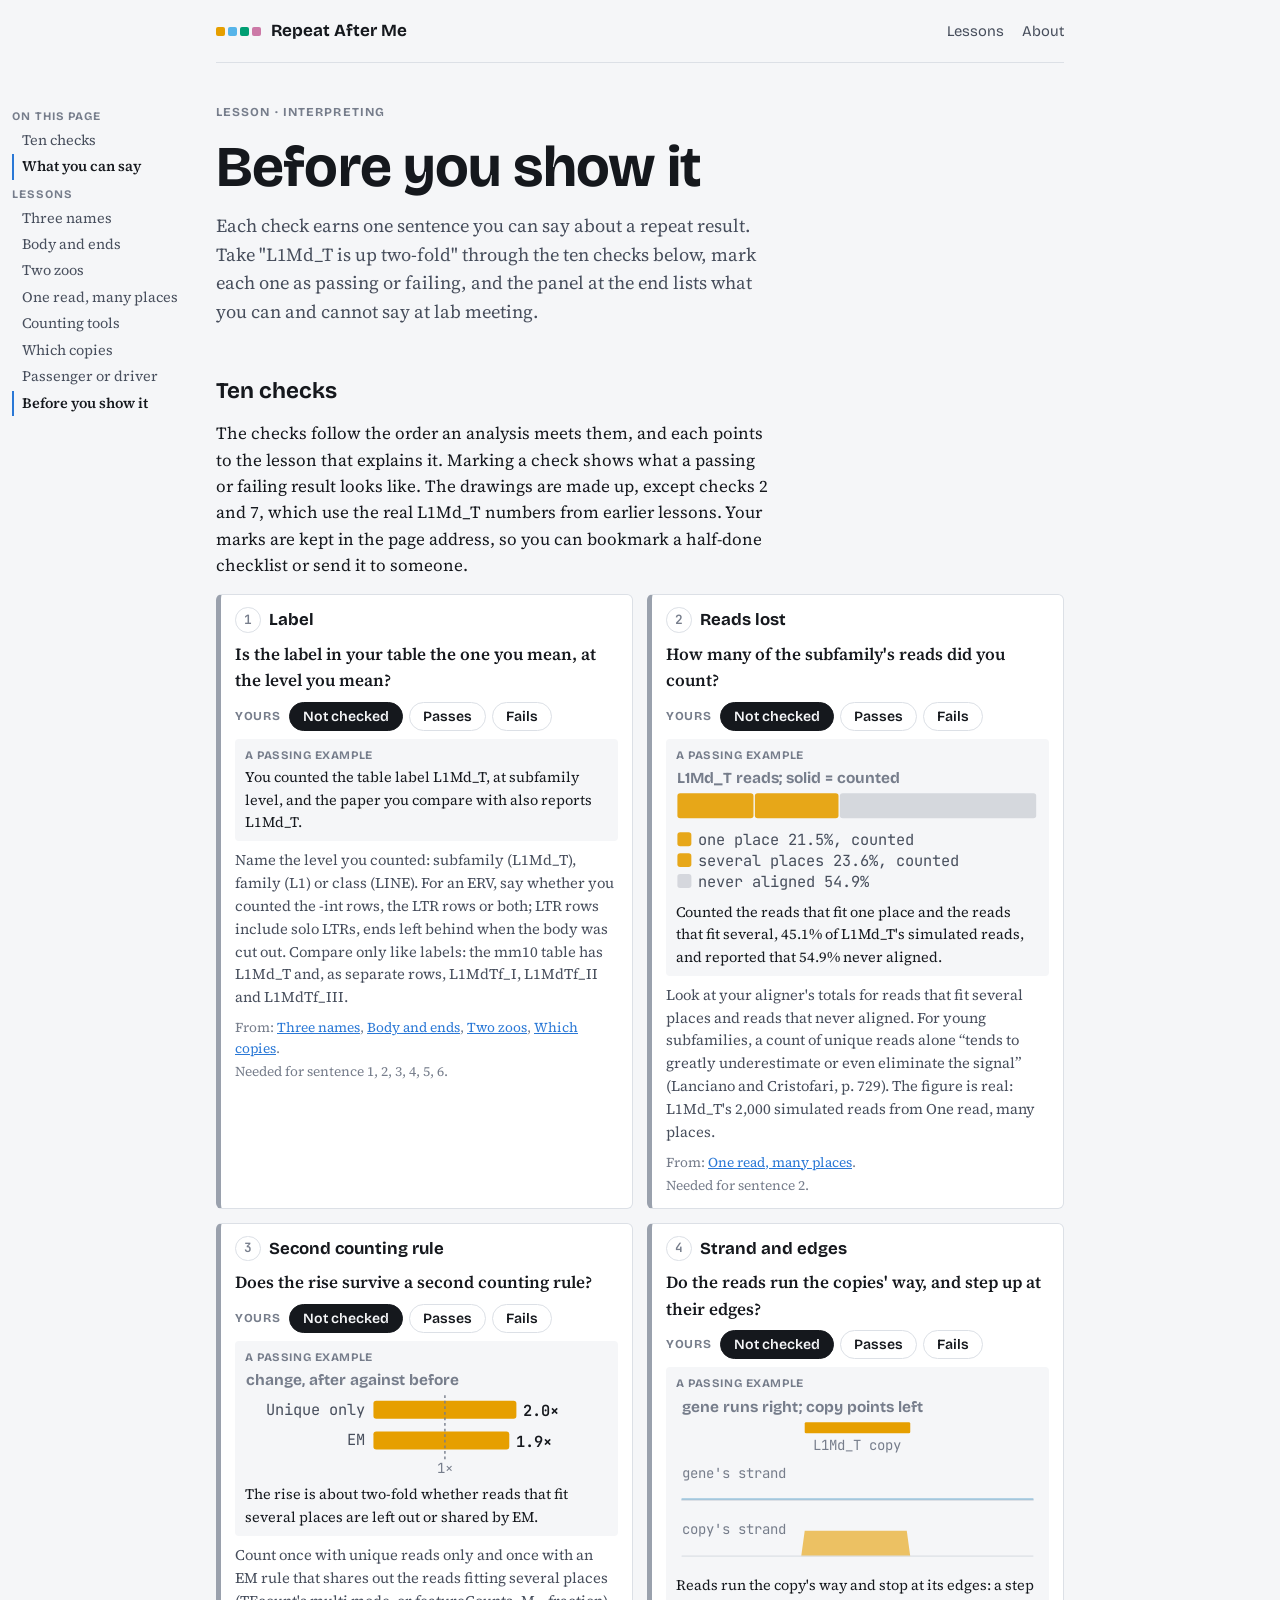
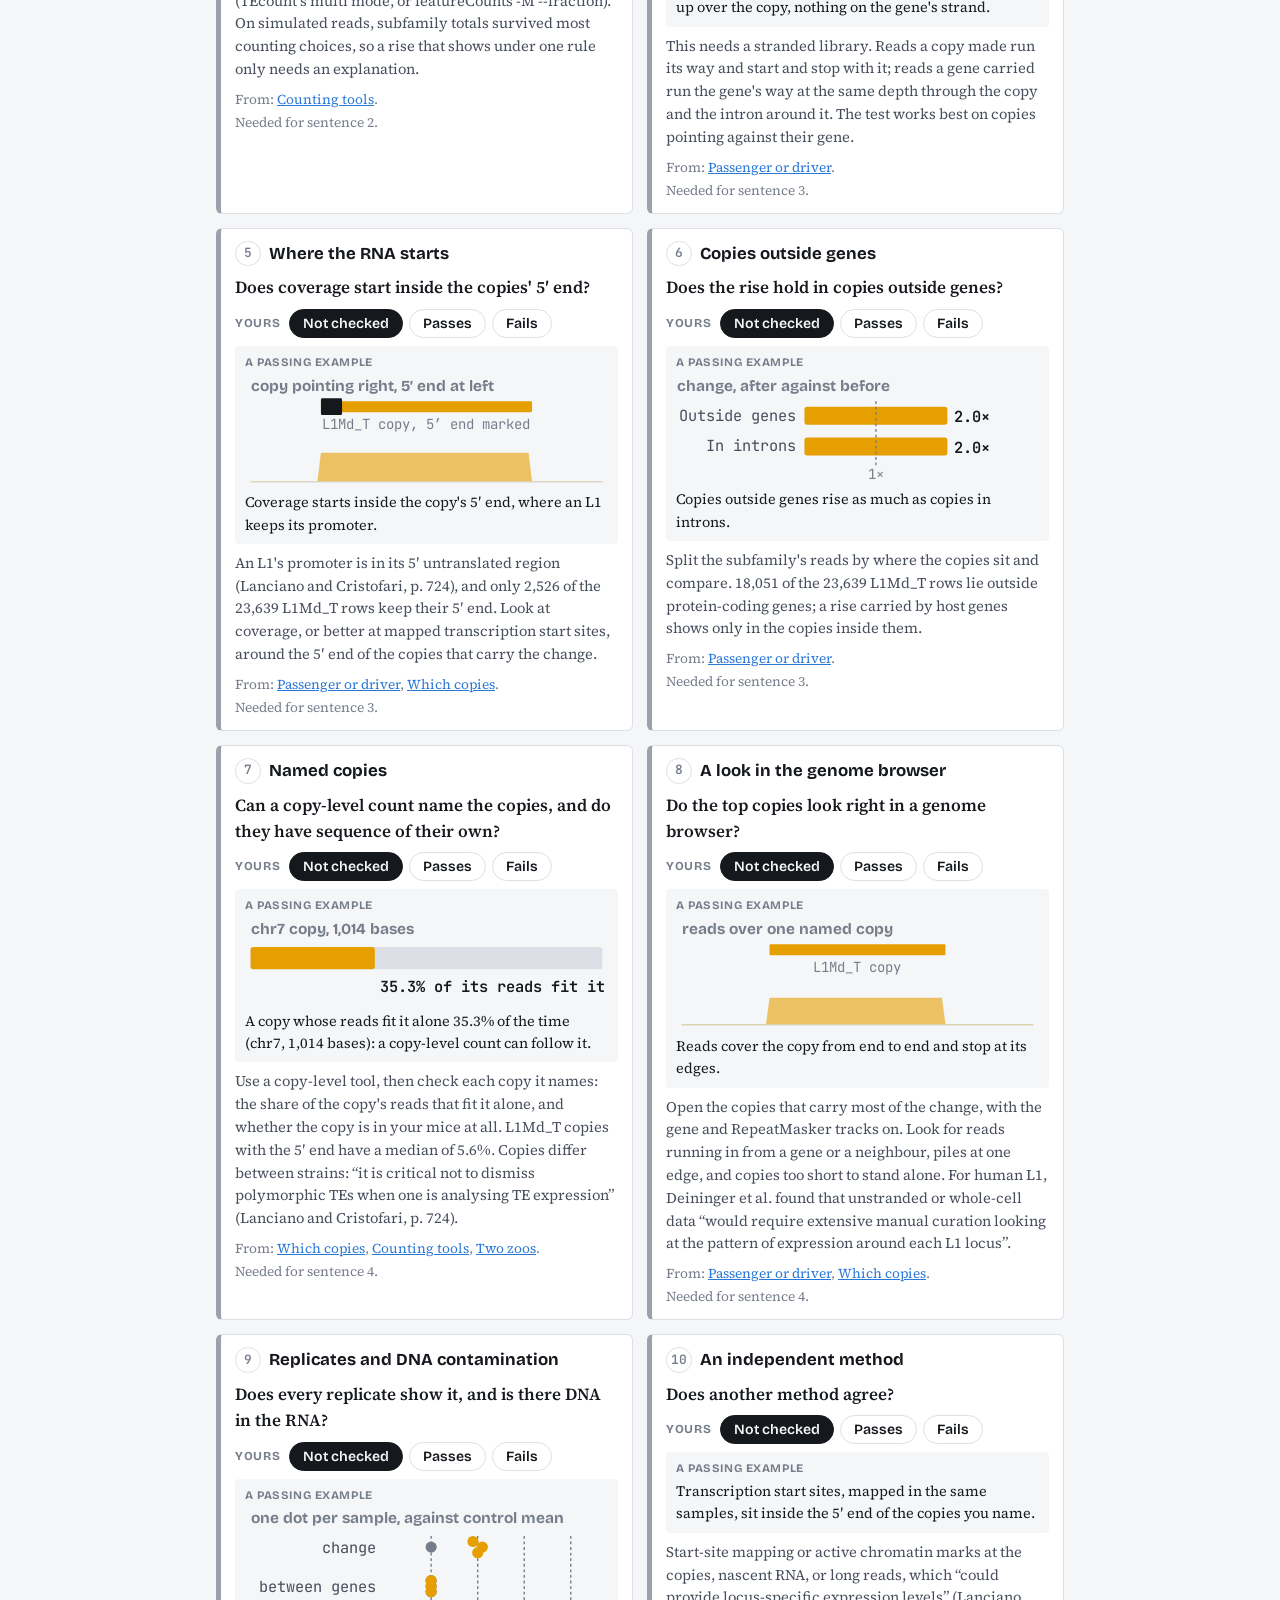
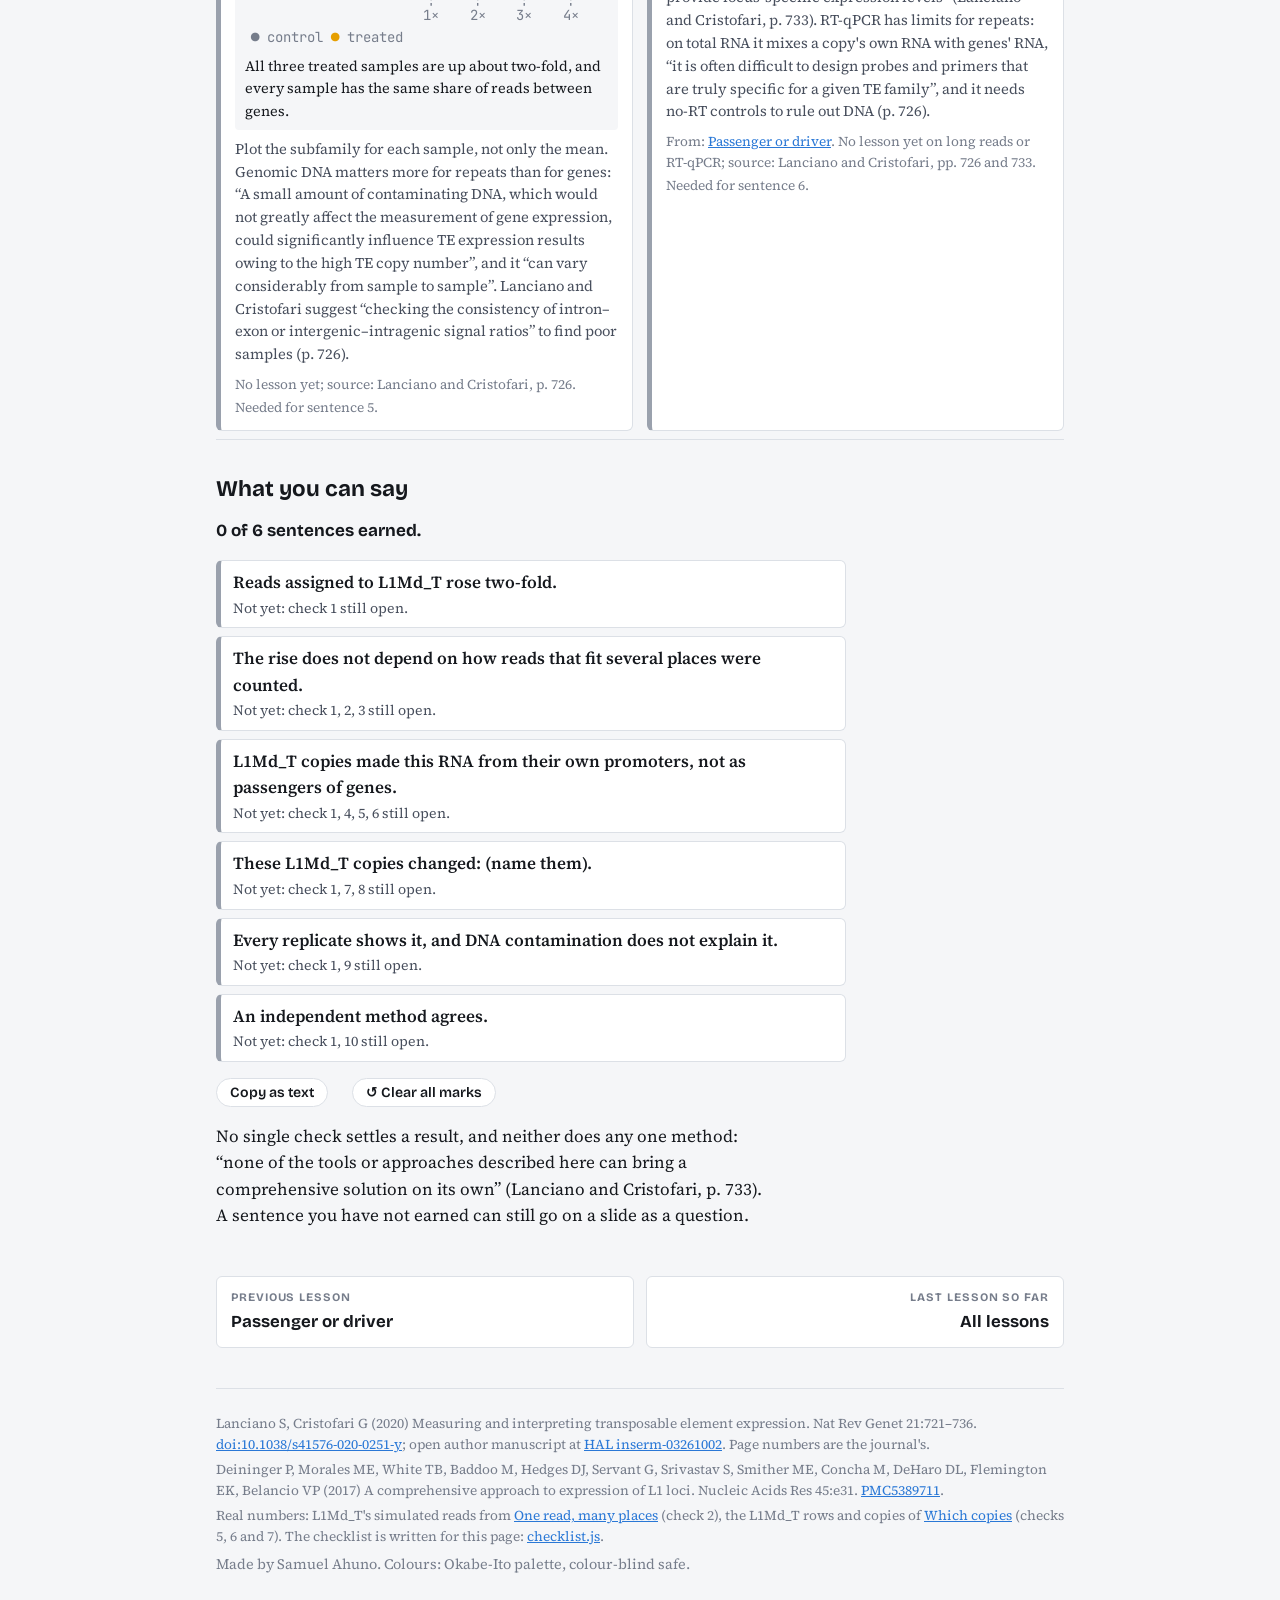
==== checklist.html @ 9d030c74 "Lesson 20: Before you show it (ten checks, sentences earned) New page checklist.html: ten checks for" ====
<!doctype html>
<html lang="en">
<head>
<meta charset="utf-8">
<meta name="viewport" content="width=device-width, initial-scale=1, viewport-fit=cover">
<title>Before You Show It</title>
<meta name="description" content="Ten checks for a repeat result before it goes to lab meeting, each tied to the lesson that explains it. Mark each check and see which sentences about the result you have earned.">
<link rel="preconnect" href="https://fonts.googleapis.com">
<link rel="preconnect" href="https://fonts.gstatic.com" crossorigin>
<link rel="stylesheet" href="https://fonts.googleapis.com/css2?family=Bricolage+Grotesque:opsz,wght@12..96,500;12..96,700&family=Source+Serif+4:ital,opsz,wght@0,8..60,400;0,8..60,600;1,8..60,400&family=JetBrains+Mono:wght@400;600&display=swap">
<link rel="stylesheet" href="assets/site.css?v=513387c1">
<link rel="stylesheet" href="assets/names.css?v=f2e06e5b">
<link rel="stylesheet" href="assets/multimap.css?v=a5e22a4e">
<link rel="stylesheet" href="assets/checklist.css?v=03a842c7">
<script src="assets/checklist.js?v=de8794b4" defer></script>
<script src="assets/lessonnav.js?v=1ed8b412" defer></script>
</head>
<body>
<div class="wrap">

<nav class="nav" aria-label="Site">
  <a class="brand" href="./" aria-label="Repeat After Me, home">
    <span class="dots" aria-hidden="true"><i class="LINE"></i><i class="SINE"></i><i class="LTR"></i><i class="DNA"></i></span>
    Repeat After Me
  </a>
  <ul>
    <li><a href="./#lessons">Lessons</a></li>
    <li><a href="./#about">About</a></li>
  </ul>
</nav>

<header class="lesson">
  <div class="eyebrow">Lesson · Interpreting</div>
  <h1>Before you show it</h1>
  <p class="lede">Each check earns one sentence you can say about a repeat result. Take "L1Md_T is up two-fold" through the ten checks below, mark each one as passing or failing, and the panel at the end lists what you can and cannot say at lab meeting.</p>
</header>

<section id="checks">
  <h2>Ten checks</h2>
  <p>The checks follow the order an analysis meets them, and each points to the lesson that explains it. Marking a check shows what a passing or failing result looks like. The drawings are made up, except checks 2 and 7, which use the real L1Md_T numbers from earlier lessons. Your marks are kept in the page address, so you can bookmark a half-done checklist or send it to someone.</p>
  <div class="cks">
  <article class="ck" data-k="0">
    <h3><span class="cn">1</span>Label</h3>
    <p class="cq">Is the label in your table the one you mean, at the level you mean?</p>
    <div class="seg" role="group" aria-label="Check 1, your result">
      <span class="lab">Yours</span>
      <button type="button" data-m="n">Not checked</button>
      <button type="button" data-m="p">Passes</button>
      <button type="button" data-m="f">Fails</button>
    </div>
    <div class="cfig" aria-live="polite"></div>
    <p class="how">Name the level you counted: subfamily (L1Md_T), family (L1) or class (LINE). For an ERV, say whether you counted the -int rows, the LTR rows or both; LTR rows include solo LTRs, ends left behind when the body was cut out. Compare only like labels: the mm10 table has L1Md_T and, as separate rows, L1MdTf_I, L1MdTf_II and L1MdTf_III.</p>
    <p class="from">From: <a href="names.html">Three names</a>, <a href="ltr.html">Body and ends</a>, <a href="zoos.html">Two zoos</a>, <a href="copies.html">Which copies</a>. <span class="cmark" data-k="0"></span></p>
  </article>
  <article class="ck" data-k="1">
    <h3><span class="cn">2</span>Reads lost</h3>
    <p class="cq">How many of the subfamily's reads did you count?</p>
    <div class="seg" role="group" aria-label="Check 2, your result">
      <span class="lab">Yours</span>
      <button type="button" data-m="n">Not checked</button>
      <button type="button" data-m="p">Passes</button>
      <button type="button" data-m="f">Fails</button>
    </div>
    <div class="cfig" aria-live="polite"></div>
    <p class="how">Look at your aligner's totals for reads that fit several places and reads that never aligned. For young subfamilies, a count of unique reads alone “tends to greatly underestimate or even eliminate the signal” (Lanciano and Cristofari, p. 729). The figure is real: L1Md_T's 2,000 simulated reads from One read, many places.</p>
    <p class="from">From: <a href="multimap.html">One read, many places</a>. <span class="cmark" data-k="1"></span></p>
  </article>
  <article class="ck" data-k="2">
    <h3><span class="cn">3</span>Second counting rule</h3>
    <p class="cq">Does the rise survive a second counting rule?</p>
    <div class="seg" role="group" aria-label="Check 3, your result">
      <span class="lab">Yours</span>
      <button type="button" data-m="n">Not checked</button>
      <button type="button" data-m="p">Passes</button>
      <button type="button" data-m="f">Fails</button>
    </div>
    <div class="cfig" aria-live="polite"></div>
    <p class="how">Count once with unique reads only and once with an EM rule that shares out the reads fitting several places (TEcount's multi mode, or featureCounts -M --fraction). On simulated reads, subfamily totals survived most counting choices, so a rise that shows under one rule only needs an explanation.</p>
    <p class="from">From: <a href="tools.html">Counting tools</a>. <span class="cmark" data-k="2"></span></p>
  </article>
  <article class="ck" data-k="3">
    <h3><span class="cn">4</span>Strand and edges</h3>
    <p class="cq">Do the reads run the copies' way, and step up at their edges?</p>
    <div class="seg" role="group" aria-label="Check 4, your result">
      <span class="lab">Yours</span>
      <button type="button" data-m="n">Not checked</button>
      <button type="button" data-m="p">Passes</button>
      <button type="button" data-m="f">Fails</button>
    </div>
    <div class="cfig" aria-live="polite"></div>
    <p class="how">This needs a stranded library. Reads a copy made run its way and start and stop with it; reads a gene carried run the gene's way at the same depth through the copy and the intron around it. The test works best on copies pointing against their gene.</p>
    <p class="from">From: <a href="passenger.html">Passenger or driver</a>. <span class="cmark" data-k="3"></span></p>
  </article>
  <article class="ck" data-k="4">
    <h3><span class="cn">5</span>Where the RNA starts</h3>
    <p class="cq">Does coverage start inside the copies' 5′ end?</p>
    <div class="seg" role="group" aria-label="Check 5, your result">
      <span class="lab">Yours</span>
      <button type="button" data-m="n">Not checked</button>
      <button type="button" data-m="p">Passes</button>
      <button type="button" data-m="f">Fails</button>
    </div>
    <div class="cfig" aria-live="polite"></div>
    <p class="how">An L1's promoter is in its 5′ untranslated region (Lanciano and Cristofari, p. 724), and only 2,526 of the 23,639 L1Md_T rows keep their 5′ end. Look at coverage, or better at mapped transcription start sites, around the 5′ end of the copies that carry the change.</p>
    <p class="from">From: <a href="passenger.html">Passenger or driver</a>, <a href="copies.html">Which copies</a>. <span class="cmark" data-k="4"></span></p>
  </article>
  <article class="ck" data-k="5">
    <h3><span class="cn">6</span>Copies outside genes</h3>
    <p class="cq">Does the rise hold in copies outside genes?</p>
    <div class="seg" role="group" aria-label="Check 6, your result">
      <span class="lab">Yours</span>
      <button type="button" data-m="n">Not checked</button>
      <button type="button" data-m="p">Passes</button>
      <button type="button" data-m="f">Fails</button>
    </div>
    <div class="cfig" aria-live="polite"></div>
    <p class="how">Split the subfamily's reads by where the copies sit and compare. 18,051 of the 23,639 L1Md_T rows lie outside protein-coding genes; a rise carried by host genes shows only in the copies inside them.</p>
    <p class="from">From: <a href="passenger.html">Passenger or driver</a>. <span class="cmark" data-k="5"></span></p>
  </article>
  <article class="ck" data-k="6">
    <h3><span class="cn">7</span>Named copies</h3>
    <p class="cq">Can a copy-level count name the copies, and do they have sequence of their own?</p>
    <div class="seg" role="group" aria-label="Check 7, your result">
      <span class="lab">Yours</span>
      <button type="button" data-m="n">Not checked</button>
      <button type="button" data-m="p">Passes</button>
      <button type="button" data-m="f">Fails</button>
    </div>
    <div class="cfig" aria-live="polite"></div>
    <p class="how">Use a copy-level tool, then check each copy it names: the share of the copy's reads that fit it alone, and whether the copy is in your mice at all. L1Md_T copies with the 5′ end have a median of 5.6%. Copies differ between strains: “it is critical not to dismiss polymorphic TEs when one is analysing TE expression” (Lanciano and Cristofari, p. 724).</p>
    <p class="from">From: <a href="copies.html">Which copies</a>, <a href="tools.html">Counting tools</a>, <a href="zoos.html">Two zoos</a>. <span class="cmark" data-k="6"></span></p>
  </article>
  <article class="ck" data-k="7">
    <h3><span class="cn">8</span>A look in the genome browser</h3>
    <p class="cq">Do the top copies look right in a genome browser?</p>
    <div class="seg" role="group" aria-label="Check 8, your result">
      <span class="lab">Yours</span>
      <button type="button" data-m="n">Not checked</button>
      <button type="button" data-m="p">Passes</button>
      <button type="button" data-m="f">Fails</button>
    </div>
    <div class="cfig" aria-live="polite"></div>
    <p class="how">Open the copies that carry most of the change, with the gene and RepeatMasker tracks on. Look for reads running in from a gene or a neighbour, piles at one edge, and copies too short to stand alone. For human L1, Deininger et al. found that unstranded or whole-cell data “would require extensive manual curation looking at the pattern of expression around each L1 locus”.</p>
    <p class="from">From: <a href="passenger.html">Passenger or driver</a>, <a href="copies.html">Which copies</a>. <span class="cmark" data-k="7"></span></p>
  </article>
  <article class="ck" data-k="8">
    <h3><span class="cn">9</span>Replicates and DNA contamination</h3>
    <p class="cq">Does every replicate show it, and is there DNA in the RNA?</p>
    <div class="seg" role="group" aria-label="Check 9, your result">
      <span class="lab">Yours</span>
      <button type="button" data-m="n">Not checked</button>
      <button type="button" data-m="p">Passes</button>
      <button type="button" data-m="f">Fails</button>
    </div>
    <div class="cfig" aria-live="polite"></div>
    <p class="how">Plot the subfamily for each sample, not only the mean. Genomic DNA matters more for repeats than for genes: “A small amount of contaminating DNA, which would not greatly affect the measurement of gene expression, could significantly influence TE expression results owing to the high TE copy number”, and it “can vary considerably from sample to sample”. Lanciano and Cristofari suggest “checking the consistency of intron–exon or intergenic–intragenic signal ratios” to find poor samples (p. 726).</p>
    <p class="from">No lesson yet; source: Lanciano and Cristofari, p. 726. <span class="cmark" data-k="8"></span></p>
  </article>
  <article class="ck" data-k="9">
    <h3><span class="cn">10</span>An independent method</h3>
    <p class="cq">Does another method agree?</p>
    <div class="seg" role="group" aria-label="Check 10, your result">
      <span class="lab">Yours</span>
      <button type="button" data-m="n">Not checked</button>
      <button type="button" data-m="p">Passes</button>
      <button type="button" data-m="f">Fails</button>
    </div>
    <div class="cfig" aria-live="polite"></div>
    <p class="how">Start-site mapping or active chromatin marks at the copies, nascent RNA, or long reads, which “could provide locus-specific expression levels” (Lanciano and Cristofari, p. 733). RT-qPCR has limits for repeats: on total RNA it mixes a copy's own RNA with genes' RNA, “it is often difficult to design probes and primers that are truly specific for a given TE family”, and it needs no-RT controls to rule out DNA (p. 726).</p>
    <p class="from">From: <a href="passenger.html">Passenger or driver</a>. No lesson yet on long reads or RT-qPCR; source: Lanciano and Cristofari, pp. 726 and 733. <span class="cmark" data-k="9"></span></p>
  </article>
  </div>
</section>

<section id="say">
  <h2>What you can say</h2>
  <p class="saysum" id="saysum" aria-live="polite"></p>
  <ol class="say" id="saylist"></ol>
  <div class="controls">
    <button type="button" class="reset" id="copytext">Copy as text</button>
    <button type="button" class="reset" id="clearall">↺ Clear all marks</button>
    <span class="copied" id="copied" aria-live="polite"></span>
  </div>
  <pre class="saytext" id="saytext" hidden></pre>
  <p>No single check settles a result, and neither does any one method: “none of the tools or approaches described here can bring a comprehensive solution on its own” (Lanciano and Cristofari, p. 733). A sentence you have not earned can still go on a slide as a question.</p>
</section>

<footer>
  <div class="sources" id="sources">
    <div>Lanciano S, Cristofari G (2020) Measuring and interpreting transposable element expression. Nat Rev Genet 21:721–736. <a href="https://doi.org/10.1038/s41576-020-0251-y">doi:10.1038/s41576-020-0251-y</a>; open author manuscript at <a href="https://inserm.hal.science/inserm-03261002">HAL inserm-03261002</a>. Page numbers are the journal's.</div>
    <div>Deininger P, Morales ME, White TB, Baddoo M, Hedges DJ, Servant G, Srivastav S, Smither ME, Concha M, DeHaro DL, Flemington EK, Belancio VP (2017) A comprehensive approach to expression of L1 loci. Nucleic Acids Res 45:e31. <a href="https://pmc.ncbi.nlm.nih.gov/articles/PMC5389711/">PMC5389711</a>.</div>
    <div>Real numbers: L1Md_T's simulated reads from <a href="multimap.html">One read, many places</a> (check 2), the L1Md_T rows and copies of <a href="copies.html">Which copies</a> (checks 5, 6 and 7). The checklist is written for this page: <a href="assets/checklist.js?v=de8794b4">checklist.js</a>.</div>
  </div>
  <div>Made by Samuel Ahuno. Colours: Okabe-Ito palette, colour-blind safe.</div>
</footer>

</div>
</body>
</html>
---- assets/site.css ----
/* Repeat After Me: shared identity for every page on the site.
   The four class colours are fixed across all lessons (Okabe-Ito, colour-blind safe). */
:root {
  --bg: #f5f6f8; --surface: #ffffff; --ink: #15181d; --ink-2: #474e5c; --muted: #767d8b; --rule: #dce0e6;
  --accent: #2a78d6;
  --LINE: #E69F00; --SINE: #56B4E9; --LTR: #009E73; --DNA: #CC79A7; --notrepeat: #c9ced6;
  --display: "Bricolage Grotesque", "Avenir Next", "Segoe UI", system-ui, sans-serif;
  --body: "Source Serif 4", Georgia, "Times New Roman", serif;
  --mono: "JetBrains Mono", ui-monospace, "SF Mono", Menlo, monospace;
  color-scheme: light;
}
@media (prefers-color-scheme: dark) { :root:not([data-theme="light"]) {
  --bg: #111317; --surface: #191c21; --ink: #eef0f3; --ink-2: #b7bdc8; --muted: #878e9b; --rule: #2c3139;
  --accent: #3987e5; --notrepeat: #3a4049; color-scheme: dark; } }
:root[data-theme="dark"] {
  --bg: #111317; --surface: #191c21; --ink: #eef0f3; --ink-2: #b7bdc8; --muted: #878e9b; --rule: #2c3139;
  --accent: #3987e5; --notrepeat: #3a4049; color-scheme: dark; }

* { box-sizing: border-box; }
html { scroll-behavior: smooth; }
body { margin: 0; background: var(--bg); color: var(--ink); font-family: var(--body); font-size: 17px; line-height: 1.55; }
.wrap { max-width: 880px; margin: 0 auto; padding: 0 max(16px, env(safe-area-inset-left, 0px)) 72px; }
h1, h2, h3 { font-family: var(--display); line-height: 1.15; margin: 0; text-wrap: balance; }
h1 { font-size: clamp(2.2rem, 7vw, 3.6rem); font-weight: 700; letter-spacing: -0.015em; }
h2 { font-size: 1.4rem; font-weight: 700; }
p { margin: 0; max-width: 62ch; }
a { color: var(--accent); }
.eyebrow { font-family: var(--display); font-size: 0.76rem; font-weight: 700; letter-spacing: 0.09em; text-transform: uppercase; color: var(--muted); }
.lede { font-size: 1.15rem; color: var(--ink-2); }
.muted { color: var(--muted); }
.mono { font-family: var(--mono); font-size: 0.85em; }

/* Site navigation, the same on every page. Links are relative because the site lives under /RepeatAfterMe/. */
.nav { display: flex; align-items: center; justify-content: space-between; gap: 16px; padding: 18px 0; border-bottom: 1px solid var(--rule); }
.nav .brand { font-family: var(--display); font-weight: 700; text-decoration: none; color: var(--ink); display: inline-flex; align-items: center; gap: 10px; }
.nav .brand .dots { display: inline-flex; gap: 3px; }
.nav .brand .dots i { width: 9px; height: 9px; border-radius: 2px; display: block; }
.nav ul { list-style: none; margin: 0; padding: 0; display: flex; gap: 18px; font-family: var(--display); font-size: 0.92rem; }
.nav ul a { color: var(--ink-2); text-decoration: none; }
.nav ul a:hover { color: var(--ink); text-decoration: underline; }

section { padding: 36px 0 8px; display: flex; flex-direction: column; gap: 16px; }
section + section { border-top: 1px solid var(--rule); }
footer { margin-top: 40px; padding-top: 24px; border-top: 1px solid var(--rule); font-size: 0.9rem; color: var(--muted); display: flex; flex-direction: column; gap: 6px; }

/* Class swatches */
.sw { display: inline-block; width: 12px; height: 12px; border-radius: 3px; vertical-align: -1px; margin-right: 8px; }
.LINE { background: var(--LINE); } .SINE { background: var(--SINE); } .LTR { background: var(--LTR); } .DNA { background: var(--DNA); } .notrepeat { background: var(--notrepeat); }

@media (prefers-reduced-motion: reduce) { html { scroll-behavior: auto; } * { animation: none !important; transition: none !important; } }

/* Lesson navigation (assets/lessonnav.js): side menu and previous/next lesson links */
section[id] { scroll-margin-top: 16px; }
.lnav details { background: var(--surface); border: 1px solid var(--rule); border-radius: 6px; padding: 8px 12px; margin-top: 4px; }
.lnav summary { font-family: var(--display); font-weight: 700; font-size: 0.88rem; color: var(--ink-2); cursor: pointer; }
.lnav-body { padding-top: 6px; }
.lnav-h { font-family: var(--display); font-size: 0.72rem; font-weight: 700; letter-spacing: 0.08em; text-transform: uppercase; color: var(--muted); margin: 6px 0 2px; }
.lnav ol { list-style: none; margin: 0 0 6px; padding: 0; display: flex; flex-direction: column; gap: 1px; }
.lnav a { display: block; padding: 3px 8px; border-left: 2px solid transparent; border-radius: 0 4px 4px 0; color: var(--ink-2); text-decoration: none; font-size: 0.9rem; line-height: 1.35; }
.lnav a:hover { color: var(--ink); background: color-mix(in srgb, var(--ink) 5%, transparent); }
.lnav a.on, .lnav a[aria-current="page"] { color: var(--ink); border-left-color: var(--accent); font-weight: 600; }
@media (min-width: 1280px) {
  .lnav { position: fixed; top: 96px; left: max(12px, calc(50% - 440px - 200px)); width: 184px; max-height: calc(100vh - 120px); overflow-y: auto; z-index: 5; }
  .lnav details { background: transparent; border: 0; padding: 0; margin: 0; }
  .lnav summary { display: none; }
}
.lpager { display: grid; grid-template-columns: 1fr 1fr; gap: 12px; margin-top: 40px; }
.lpager a { display: flex; flex-direction: column; gap: 2px; background: var(--surface); border: 1px solid var(--rule); border-radius: 6px; padding: 12px 14px; color: var(--ink); text-decoration: none; }
.lpager a:hover { border-color: var(--ink-2); }
.lpager a span { font-family: var(--display); font-size: 0.72rem; font-weight: 700; letter-spacing: 0.08em; text-transform: uppercase; color: var(--muted); }
.lpager a b { font-family: var(--display); font-size: 1.05rem; }
.lpager .next { grid-column: 2; text-align: right; }
@media (max-width: 520px) { .lpager { grid-template-columns: 1fr; } .lpager .next { grid-column: 1; } }
---- assets/names.css ----
/* Repeat After Me: the "Three names" lesson. Needs site.css. */
:root { --genome: #e4e7ec; --genome-2: #d2d6dd; --otherrep: #a3a9b3; --ink-on-col: #15181d; }
@media (prefers-color-scheme: dark) { :root:not([data-theme="light"]) { --genome: #2a2f37; --genome-2: #353b45; --otherrep: #59606b; } }
:root[data-theme="dark"] { --genome: #2a2f37; --genome-2: #353b45; --otherrep: #59606b; }

header.lesson { padding: 40px 0 16px; display: flex; flex-direction: column; gap: 12px; }

/* One raw RepeatMasker row */
.rawwrap { overflow-x: auto; background: var(--surface); border: 1px solid var(--rule); border-radius: 6px; }
table.raw { border-collapse: collapse; font-family: var(--mono); font-size: 0.8rem; white-space: nowrap; }
table.raw th, table.raw td { padding: 6px 10px; text-align: left; border-bottom: 1px solid var(--rule); }
table.raw th { color: var(--muted); font-weight: 400; }
table.raw td { color: var(--muted); }
table.raw tr.lvl td { border-bottom: 0; font-family: var(--display); font-size: 0.72rem; letter-spacing: 0.06em; text-transform: uppercase; color: var(--muted); }
table.raw .nm { color: var(--ink); }
table.raw button { font: 600 0.82rem var(--mono); color: var(--ink-on-col); background: var(--c, var(--genome)); border: 2px solid transparent; border-radius: 4px; padding: 3px 8px; cursor: pointer; }
table.raw button:hover { border-color: var(--ink); }
table.raw button[aria-pressed="true"] { border-color: var(--ink); box-shadow: 0 0 0 2px var(--surface) inset; }

/* Controls */
.controls { display: flex; flex-wrap: wrap; gap: 10px 24px; align-items: center; }
.seg { display: inline-flex; gap: 6px; align-items: center; flex-wrap: wrap; }
.seg .lab { font-family: var(--display); font-size: 0.76rem; font-weight: 700; letter-spacing: 0.06em; text-transform: uppercase; color: var(--muted); margin-right: 2px; }
.lesson-btn, .seg button, .crumbs button, .flags button { font: 600 0.88rem var(--display); color: var(--ink); background: var(--surface); border: 1px solid var(--rule); border-radius: 999px; padding: 5px 13px; cursor: pointer; }
.controls .reset { font: 600 0.88rem var(--display); color: var(--ink); background: var(--surface); border: 1px solid var(--rule); border-radius: 999px; padding: 5px 13px; cursor: pointer; }
.controls .reset:hover, .seg button:hover, .crumbs button:hover, .flags button:hover { border-color: var(--ink-2); }
.seg button[aria-pressed="true"] { background: var(--ink); color: var(--bg); border-color: var(--ink); }
button:focus-visible, [tabindex]:focus-visible, input:focus-visible { outline: 2px solid var(--accent); outline-offset: 2px; }

.crumbs { display: flex; flex-wrap: wrap; gap: 4px; align-items: center; font-family: var(--mono); font-size: 0.85rem; min-height: 32px; }
.crumbs button { font-family: var(--mono); font-weight: 400; font-size: 0.82rem; padding: 3px 10px; }
.crumbs .sep { color: var(--muted); }
.crumbs .here { font-weight: 600; padding: 3px 4px; }

/* The icicle */
figure.ice { margin: 0; display: flex; flex-direction: column; gap: 12px; }
.icebox { background: var(--surface); border: 1px solid var(--rule); border-radius: 6px; padding: 10px; }
svg.ice { display: block; width: 100%; overflow: visible; }
svg.ice text { font-family: var(--mono); font-size: 12px; pointer-events: none; }
svg.ice text.rowlab { font-family: var(--display); font-size: 11px; font-weight: 700; letter-spacing: 0.07em; fill: var(--muted); }
svg.ice text.rowlab.on { fill: var(--accent); }
svg.ice [data-p] { cursor: pointer; }
svg.ice rect.box { stroke: var(--surface); stroke-width: 1; }
svg.ice rect.thin { stroke: none; }
svg.ice rect.run { stroke: none; fill-opacity: 0.45; }
svg.ice [data-run] { cursor: zoom-in; }
svg.ice rect.nr { fill: var(--surface); stroke: var(--muted); stroke-dasharray: 3 3; }
svg.ice rect.sel { fill: none; stroke: var(--ink); stroke-width: 2.5; pointer-events: none; }
svg.ice g.dim { opacity: 0.28; }
svg.ice [data-chr] { cursor: pointer; }
svg.ice g.off { opacity: 0.4; }
svg.ice g.dim g.off { opacity: 1; } /* the row is already dimmed; do not multiply the two */
svg.ice polygon.funnel { fill: var(--genome-2); opacity: 0.55; pointer-events: none; }
.controls select { font: 0.9rem var(--mono); color: var(--ink); background: var(--surface); border: 1px solid var(--rule); border-radius: 6px; padding: 5px 8px; max-width: 100%; }
figcaption, .foot { font-size: 0.9rem; color: var(--ink-2); max-width: 75ch; }

/* Detail panel */
.panel { background: var(--surface); border: 1px solid var(--rule); border-radius: 6px; padding: 14px 16px; display: flex; flex-direction: column; gap: 10px; font-size: 0.95rem; }
.panel .path { font-family: var(--mono); font-size: 0.85rem; color: var(--muted); overflow-wrap: anywhere; }
.panel .path b { color: var(--ink); font-weight: 600; }
table.cmp { border-collapse: collapse; font-size: 0.92rem; width: 100%; max-width: 520px; }
table.cmp th, table.cmp td { padding: 4px 10px 4px 0; text-align: left; border-bottom: 1px solid var(--rule); vertical-align: top; }
table.cmp thead th { font-family: var(--display); font-size: 0.78rem; letter-spacing: 0.05em; text-transform: uppercase; color: var(--muted); }
table.cmp td { font-family: var(--mono); font-size: 0.85rem; font-variant-numeric: tabular-nums; }
table.cmp td.cur { font-weight: 600; }
table.cmp td.none { font-family: var(--body); color: var(--muted); font-style: italic; }
.note { font-size: 0.93rem; color: var(--ink-2); border-left: 3px solid var(--accent); padding-left: 10px; }
.note:empty { display: none; }

.flags { display: flex; flex-wrap: wrap; gap: 8px; }
.flags button[aria-pressed="true"] { border-color: var(--accent); box-shadow: 0 0 0 1px var(--accent) inset; }

/* Double-counting toy */
table.toy { border-collapse: collapse; font-size: 0.95rem; }
table.toy td, table.toy th { padding: 5px 16px 5px 0; border-bottom: 1px solid var(--rule); text-align: left; }
table.toy td.r, table.toy th.r { text-align: right; font-family: var(--mono); font-variant-numeric: tabular-nums; }
table.toy th { font-family: var(--display); font-size: 0.78rem; letter-spacing: 0.05em; text-transform: uppercase; color: var(--muted); }
table.toy .ind1 { padding-left: 18px; } table.toy .ind2 { padding-left: 36px; }
.toysum { font-size: 1rem; }
.toysum b { font-family: var(--mono); }
.toysum .bad { color: #b4462b; } .toysum .ok { color: #1f7a4d; }
@media (prefers-color-scheme: dark) { :root:not([data-theme="light"]) .toysum .bad { color: #e8805f; } :root:not([data-theme="light"]) .toysum .ok { color: #5fcf94; } }
:root[data-theme="dark"] .toysum .bad { color: #e8805f; } :root[data-theme="dark"] .toysum .ok { color: #5fcf94; }

.sources { font-size: 0.85rem; color: var(--muted); display: flex; flex-direction: column; gap: 4px; }
.sources .mono { overflow-wrap: anywhere; }
---- assets/multimap.css ----
/* Repeat After Me: "One read, many places" lesson. Builds on site.css and names.css. */
.mm-controls { display: grid; grid-template-columns: 1fr; gap: 10px; max-width: 620px; }
.mm-range { display: grid; grid-template-columns: 7.5rem 1fr 7.5rem; align-items: center; gap: 10px; }
.mm-range .lab { font-family: var(--display); font-size: 0.76rem; font-weight: 700; letter-spacing: 0.06em; text-transform: uppercase; color: var(--muted); }
.mm-range input[type=range] { width: 100%; min-width: 0; accent-color: var(--accent); height: 28px; }
.mm-range output { font-family: var(--mono); font-size: 0.85rem; color: var(--ink); }
@media (max-width: 520px) { .mm-range { grid-template-columns: 1fr auto; } .mm-range input[type=range] { grid-column: 1 / -1; grid-row: 2; } }
.presets button[aria-pressed="true"] { background: var(--ink); color: var(--bg); border-color: var(--ink); }

svg#copies rect.band { fill: var(--accent); fill-opacity: 0.1; stroke: var(--accent); stroke-width: 1; }
svg#copies rect.read { fill: var(--accent); }
svg#copies rect.copy { fill: var(--rule); }
svg#copies rect.tick { fill: var(--ink-2); opacity: 0.55; }
svg#copies rect.tick.in { fill: var(--ink); opacity: 1; }
svg#copies text.num { font-size: 10px; fill: var(--muted); }
svg#copies g.fit text.num { fill: var(--ink); font-weight: 600; }
svg#copies text.fitlab { font-family: var(--display); font-size: 11px; font-weight: 700; fill: var(--ink); }

.verdict { font-size: 1rem; padding: 10px 14px; border-radius: 6px; border: 1px solid var(--rule); background: var(--surface); border-left-width: 5px; }
.verdict.unique { border-left-color: var(--mm-unique); }
.verdict.multi { border-left-color: var(--mm-multi); }
.verdict.drop { border-left-color: var(--mm-drop); }

:root { --mm-unique: #2a78d6; --mm-multi: #9fc0ea; --mm-drop: #6b7280; }
@media (prefers-color-scheme: dark) { :root:not([data-theme="light"]) { --mm-unique: #3987e5; --mm-multi: #29486e; --mm-drop: #9aa1ad; } }
:root[data-theme="dark"] { --mm-unique: #3987e5; --mm-multi: #29486e; --mm-drop: #9aa1ad; }
.sweep { display: flex; flex-direction: column; gap: 6px; }
.sweeplab { font-family: var(--display); font-size: 0.8rem; font-weight: 700; letter-spacing: 0.04em; color: var(--muted); }
.sweep .bar { display: flex; height: 18px; border-radius: 4px; overflow: hidden; background: var(--rule); }
.s.unique { background: var(--mm-unique); } .s.multi { background: var(--mm-multi); } .s.drop { background: repeating-linear-gradient(45deg, var(--mm-drop) 0 3px, transparent 3px 6px); }
.sweep .bar .s { display: block; height: 100%; }
.legend { display: flex; flex-wrap: wrap; gap: 4px 18px; font-size: 0.88rem; color: var(--ink-2); }
.legend i { display: inline-block; width: 12px; height: 12px; border-radius: 3px; vertical-align: -1px; margin-right: 6px; }

.rulestable td:nth-child(3) { white-space: nowrap; }
.rulestable tr.on td { background: color-mix(in srgb, var(--accent) 12%, transparent); font-weight: 600; }
.rulestable { max-width: 760px; }
.fixlist { margin: 0; padding-left: 1.3rem; display: flex; flex-direction: column; gap: 10px; max-width: 66ch; }

/* Real-data scatter and bars */
svg#scatter line.grid { stroke: var(--rule); }
svg#scatter text.ax { font-size: 10px; fill: var(--muted); }
svg#scatter text.axt { font-family: var(--display); font-size: 11px; font-weight: 700; fill: var(--muted); }
svg#scatter circle.dot { fill-opacity: 0.7; stroke: var(--surface); stroke-width: 0.6; }
svg#scatter { cursor: pointer; }
svg#scatter circle.ring { fill: none; stroke: var(--ink); stroke-width: 2; pointer-events: none; }
svg#scatter text.dlab { font-family: var(--mono); font-size: 11px; fill: var(--ink-2); paint-order: stroke; stroke: var(--surface); stroke-width: 3px; }
svg#scatter text.dlab.on { fill: var(--ink); font-weight: 600; }
.findsub input { font: 0.9rem var(--mono); color: var(--ink); background: var(--surface); border: 1px solid var(--rule); border-radius: 6px; padding: 5px 8px; width: 12rem; max-width: 100%; }
.bars { display: flex; flex-direction: column; gap: 8px; }
.barrow { display: grid; grid-template-columns: 11rem 1fr 7rem; gap: 10px; align-items: center; }
.barrow .barlab { font-family: var(--display); font-size: 0.85rem; color: var(--ink-2); }
.barrow.cur .barlab { color: var(--ink); font-weight: 700; }
.barrow .barnum { font-family: var(--mono); font-size: 0.82rem; }
.barrow .bar { display: flex; height: 20px; border-radius: 4px; overflow: hidden; background: var(--rule); }
.barrow .bar .s { display: block; height: 100%; }
.s.never { background: var(--mm-drop); } .s.other { background: var(--muted); }
@media (max-width: 520px) { .barrow { grid-template-columns: 1fr auto; } .barrow .bar { grid-column: 1 / -1; grid-row: 2; } }
@media (max-width: 520px) { .rulestable { font-size: 0.82rem; } .rulestable th, .rulestable td { padding-right: 6px; overflow-wrap: anywhere; } .rulestable thead th { font-size: 0.68rem; } }
svg#scatter line.lead { stroke: var(--ink-2); stroke-width: 0.8; }
---- assets/checklist.css ----
/* Repeat After Me: "Before you show it" lesson. Builds on site.css, names.css and multimap.css. */
:root { --pass: #009E73; --fail: #D55E00; --open: #9aa1ad; --gene: #0072B2; }
@media (prefers-color-scheme: dark) { :root:not([data-theme="light"]) { --gene: #56a8e0; --open: #6b7280; } }
:root[data-theme="dark"] { --gene: #56a8e0; --open: #6b7280; }

.cks { display: grid; grid-template-columns: 1fr; gap: 14px; }
@media (min-width: 900px) { .cks { grid-template-columns: 1fr 1fr; } }
.ck { background: var(--surface); border: 1px solid var(--rule); border-left: 5px solid var(--open); border-radius: 6px; padding: 12px 14px; display: flex; flex-direction: column; gap: 8px; min-width: 0; }
.ck[data-state="p"] { border-left-color: var(--pass); }
.ck[data-state="f"] { border-left-color: var(--fail); }
.ck h3 { font-size: 1.05rem; display: flex; align-items: center; gap: 8px; margin: 0; }
.ck .cn { font-family: var(--mono); font-size: 0.8rem; font-weight: 600; color: var(--muted); border: 1px solid var(--rule); border-radius: 50%; width: 1.6rem; height: 1.6rem; display: inline-flex; align-items: center; justify-content: center; flex: none; }
.ck .cq { margin: 0; font-weight: 600; }
.ck .how { margin: 0; font-size: 0.92rem; color: var(--ink-2); }
.ck .from { margin: 0; font-size: 0.85rem; color: var(--muted); }
.ck .cmark { display: block; margin-top: 2px; }
.cfig { background: var(--bg); border-radius: 4px; padding: 8px 10px; }
.cfig .exlab { font-family: var(--display); font-size: 0.72rem; font-weight: 700; letter-spacing: 0.05em; text-transform: uppercase; color: var(--muted); }
.ck[data-state="f"] .cfig .exlab { color: var(--fail); }
.ck[data-state="p"] .cfig .exlab { color: var(--pass); }
.cfig svg { display: block; max-width: 420px; margin: 4px 0; }
.cfig .ex { margin: 2px 0 0; font-size: 0.9rem; }
.cfig svg text { font-family: var(--mono); fill: var(--ink-2); }
.cfig svg text.fh { font-family: var(--display); font-weight: 700; font-size: 11px; fill: var(--muted); }
.cfig svg text.fl { font-size: 11px; }
.cfig svg text.fv { font-size: 11px; font-weight: 600; fill: var(--ink); }
.cfig svg text.fs { font-size: 10px; fill: var(--muted); }
.cfig svg rect.sg { fill: var(--LINE); opacity: 0.25; }
.cfig svg rect.sg.on { opacity: 0.9; }
.cfig svg rect.sg.l { fill: var(--muted); }
.cfig svg rect.fb { fill: var(--LINE); }
.cfig svg rect.trk { fill: var(--rule); }
.cfig svg line.ref, .cfig svg line.gr { stroke: var(--muted); stroke-dasharray: 2 2; }
.cfig svg line.bl { stroke: var(--rule); }
.cfig svg polygon.cv.o { fill: var(--LINE); fill-opacity: 0.6; }
.cfig svg polygon.cv.g { fill: var(--gene); fill-opacity: 0.55; }
.cfig svg rect.cp { fill: var(--LINE); }
.cfig svg rect.cp5 { fill: var(--ink); }
.cfig svg rect.nb { fill: var(--muted); }
.cfig svg circle.dc { fill: var(--muted); }
.cfig svg circle.dt { fill: var(--LINE); }
.cfig svg tspan.kc { fill: var(--muted); } .cfig svg tspan.kt { fill: var(--LINE); }

.saysum { font-family: var(--display); font-weight: 700; margin: 0; }
ol.say { list-style: none; margin: 0; padding: 0; display: flex; flex-direction: column; gap: 8px; max-width: 70ch; }
ol.say li { background: var(--surface); border: 1px solid var(--rule); border-left: 5px solid var(--open); border-radius: 6px; padding: 8px 12px; display: flex; flex-direction: column; gap: 2px; }
ol.say li b { font-weight: 600; }
ol.say li .why { font-size: 0.88rem; color: var(--ink-2); }
ol.say li.s-yes { border-left-color: var(--pass); }
ol.say li.s-no { border-left-color: var(--fail); }
ol.say li.s-no b { text-decoration: line-through; text-decoration-color: var(--fail); }
.copied { font-size: 0.88rem; color: var(--muted); align-self: center; }
pre.saytext { background: var(--surface); border: 1px solid var(--rule); border-radius: 6px; padding: 10px 12px; font-family: var(--mono); font-size: 0.8rem; white-space: pre-wrap; overflow-wrap: anywhere; max-width: 70ch; }
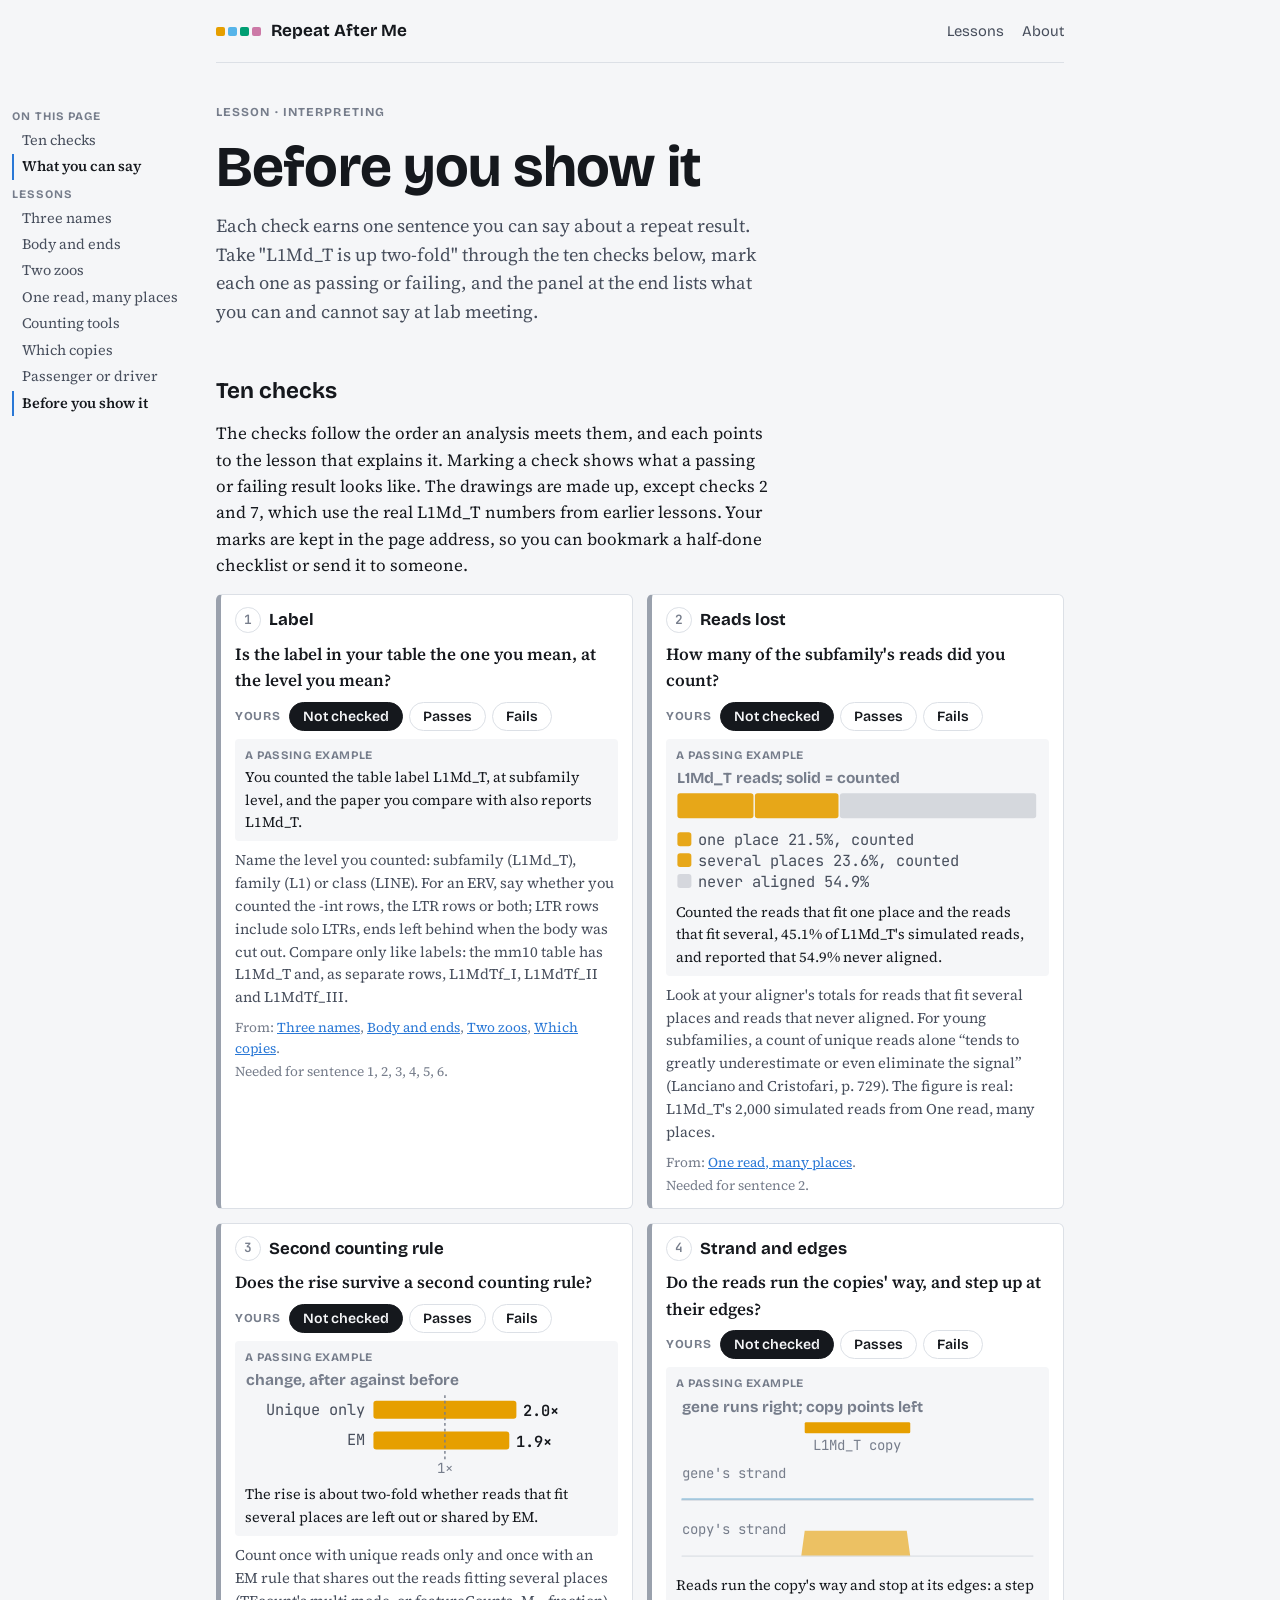
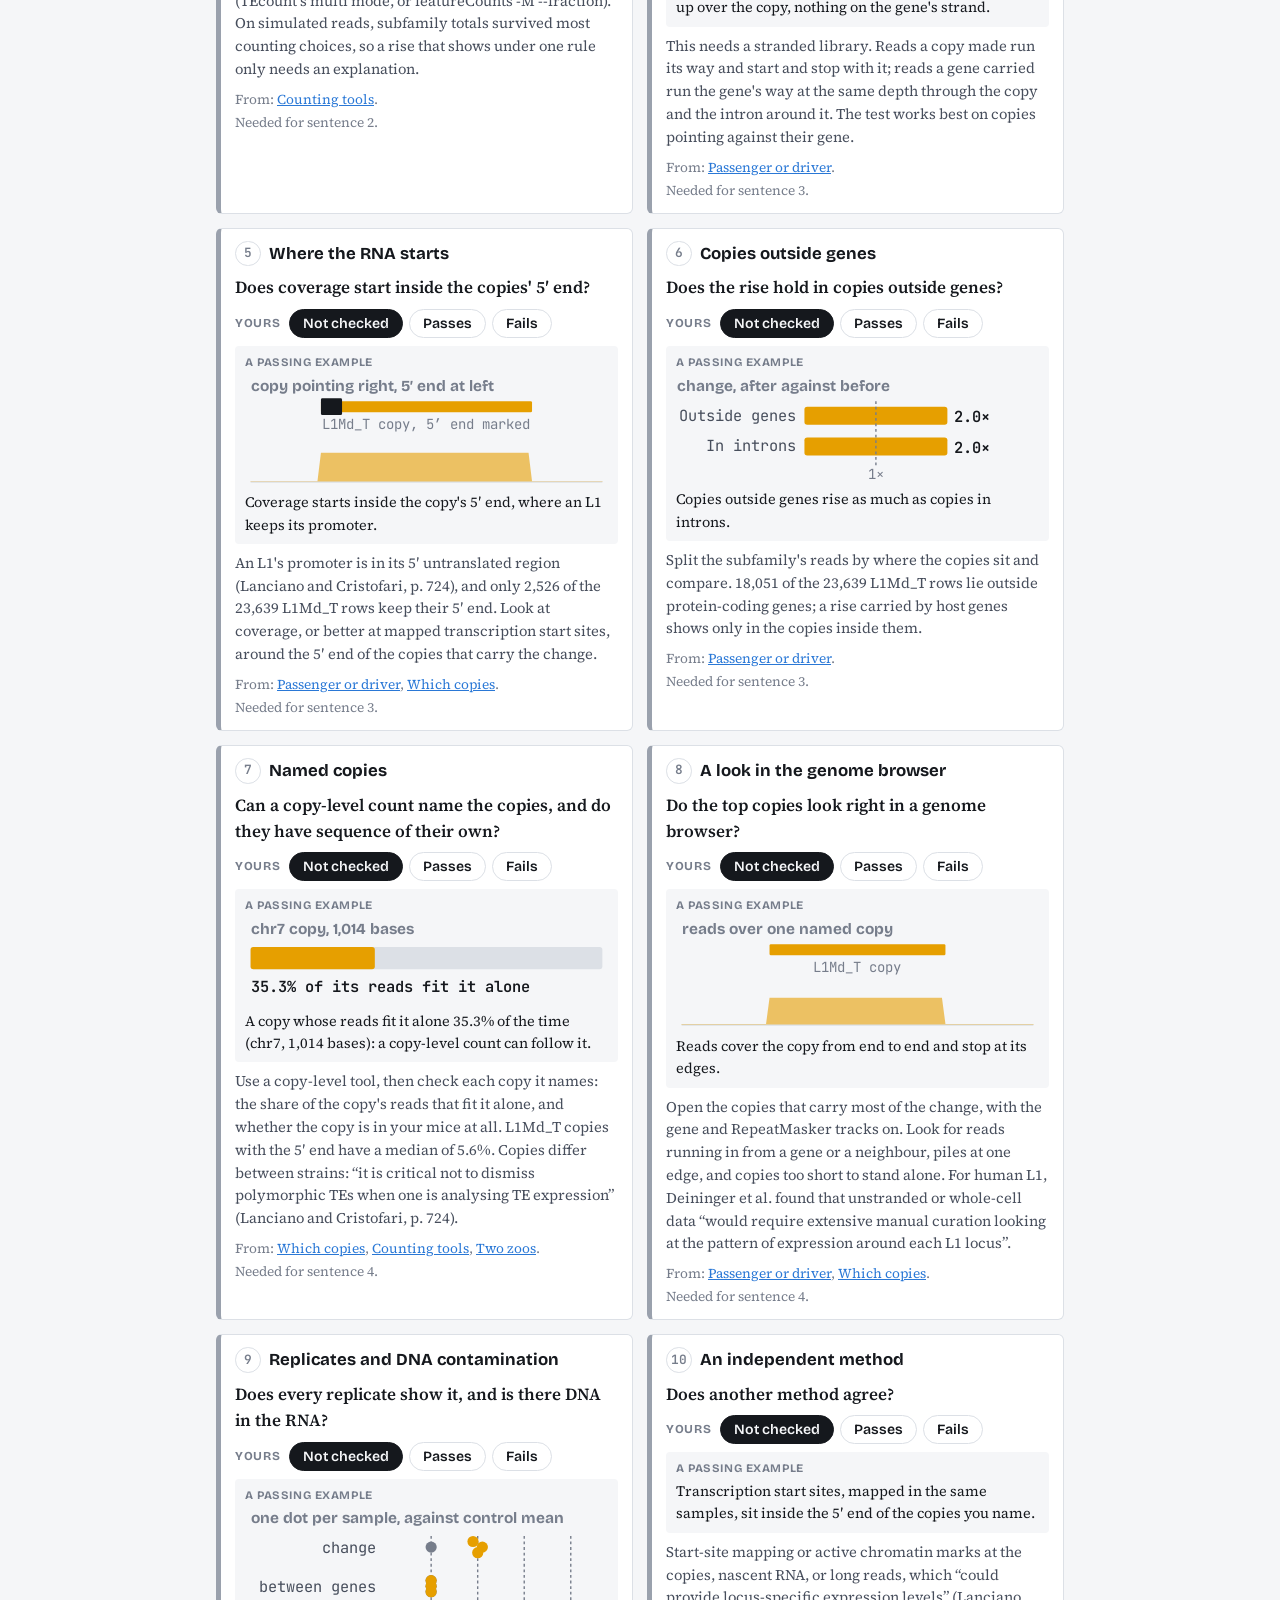
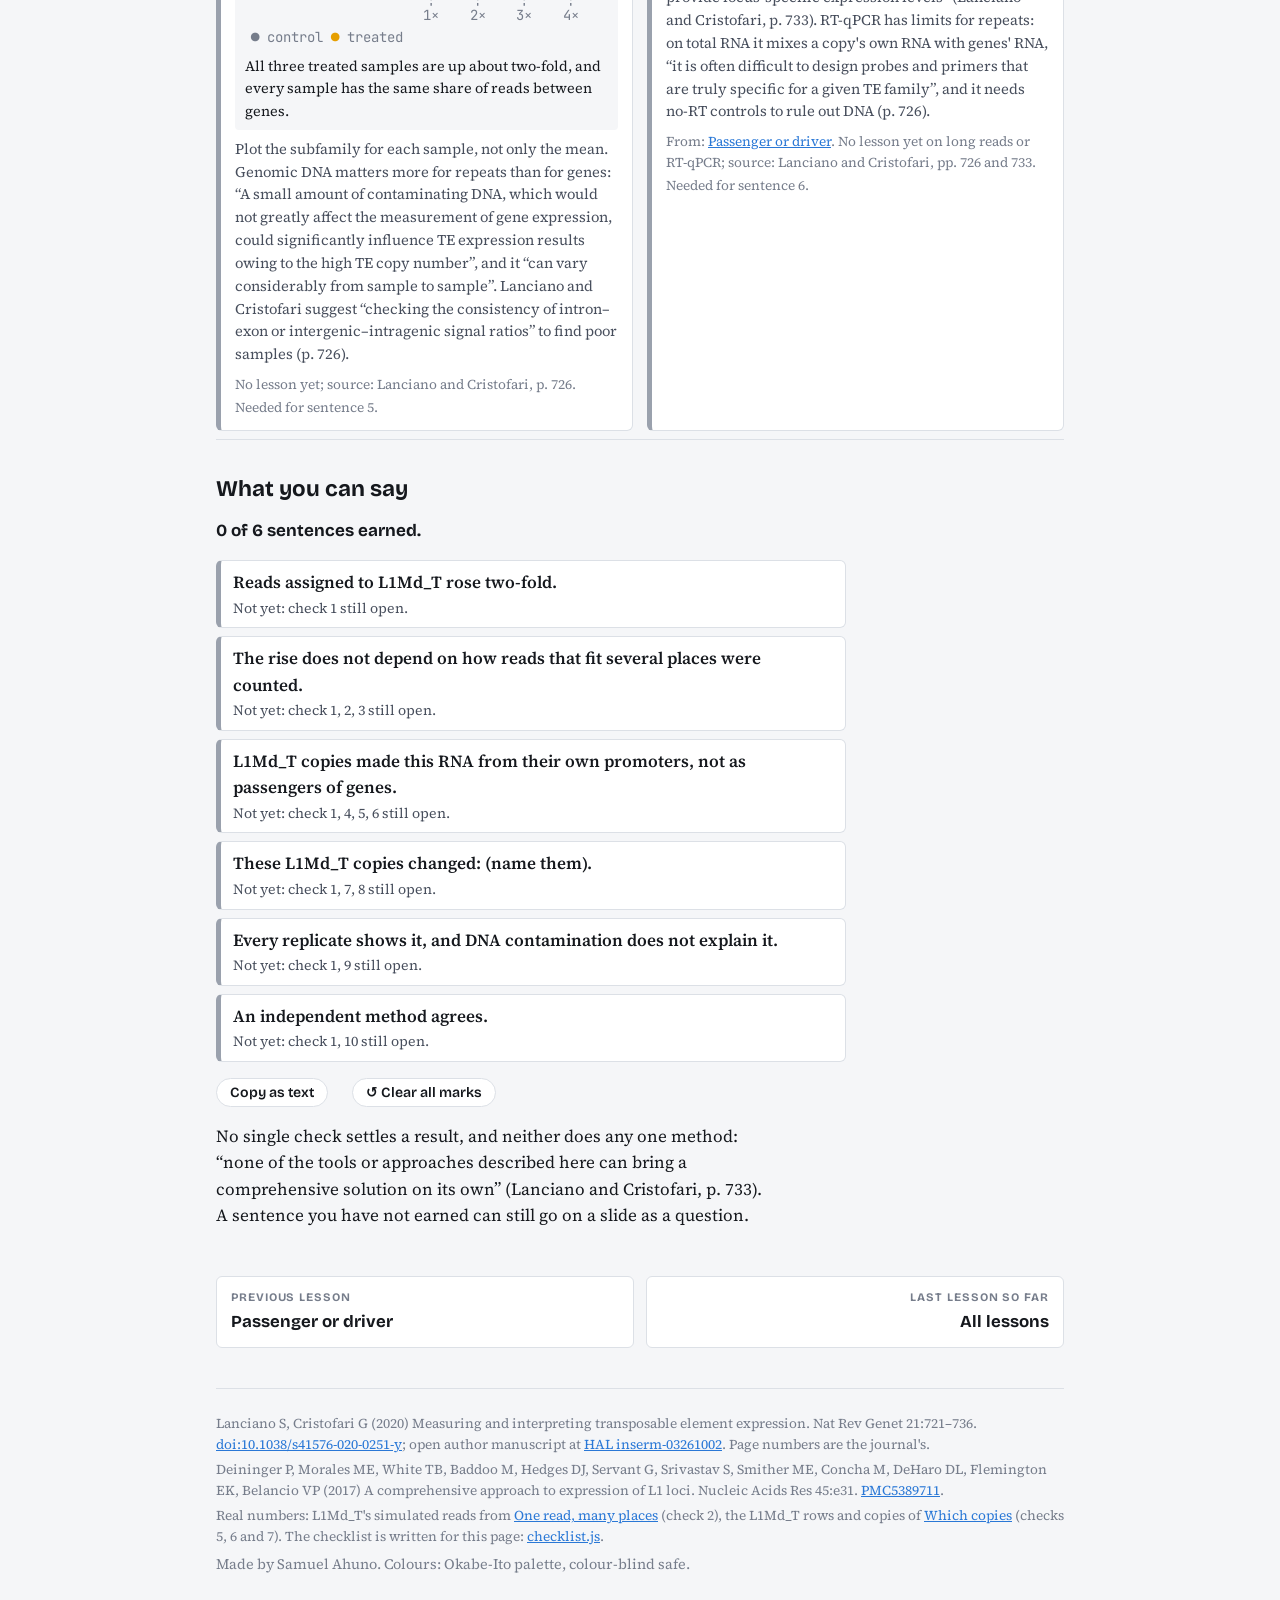
==== commit a50ddde9: "Before you show it: keep check 7 label inside the figure on phones Co-Authored-By: Claude Opus 5.5 <" ====
--- a/checklist.html
+++ b/checklist.html
@@ -12,7 +12,7 @@
 <link rel="stylesheet" href="assets/names.css?v=f2e06e5b">
 <link rel="stylesheet" href="assets/multimap.css?v=a5e22a4e">
 <link rel="stylesheet" href="assets/checklist.css?v=03a842c7">
-<script src="assets/checklist.js?v=de8794b4" defer></script>
+<script src="assets/checklist.js?v=c6158c9e" defer></script>
 <script src="assets/lessonnav.js?v=1ed8b412" defer></script>
 </head>
 <body>
@@ -189,7 +189,7 @@
   <div class="sources" id="sources">
     <div>Lanciano S, Cristofari G (2020) Measuring and interpreting transposable element expression. Nat Rev Genet 21:721–736. <a href="https://doi.org/10.1038/s41576-020-0251-y">doi:10.1038/s41576-020-0251-y</a>; open author manuscript at <a href="https://inserm.hal.science/inserm-03261002">HAL inserm-03261002</a>. Page numbers are the journal's.</div>
     <div>Deininger P, Morales ME, White TB, Baddoo M, Hedges DJ, Servant G, Srivastav S, Smither ME, Concha M, DeHaro DL, Flemington EK, Belancio VP (2017) A comprehensive approach to expression of L1 loci. Nucleic Acids Res 45:e31. <a href="https://pmc.ncbi.nlm.nih.gov/articles/PMC5389711/">PMC5389711</a>.</div>
-    <div>Real numbers: L1Md_T's simulated reads from <a href="multimap.html">One read, many places</a> (check 2), the L1Md_T rows and copies of <a href="copies.html">Which copies</a> (checks 5, 6 and 7). The checklist is written for this page: <a href="assets/checklist.js?v=de8794b4">checklist.js</a>.</div>
+    <div>Real numbers: L1Md_T's simulated reads from <a href="multimap.html">One read, many places</a> (check 2), the L1Md_T rows and copies of <a href="copies.html">Which copies</a> (checks 5, 6 and 7). The checklist is written for this page: <a href="assets/checklist.js?v=c6158c9e">checklist.js</a>.</div>
   </div>
   <div>Made by Samuel Ahuno. Colours: Okabe-Ito palette, colour-blind safe.</div>
 </footer>
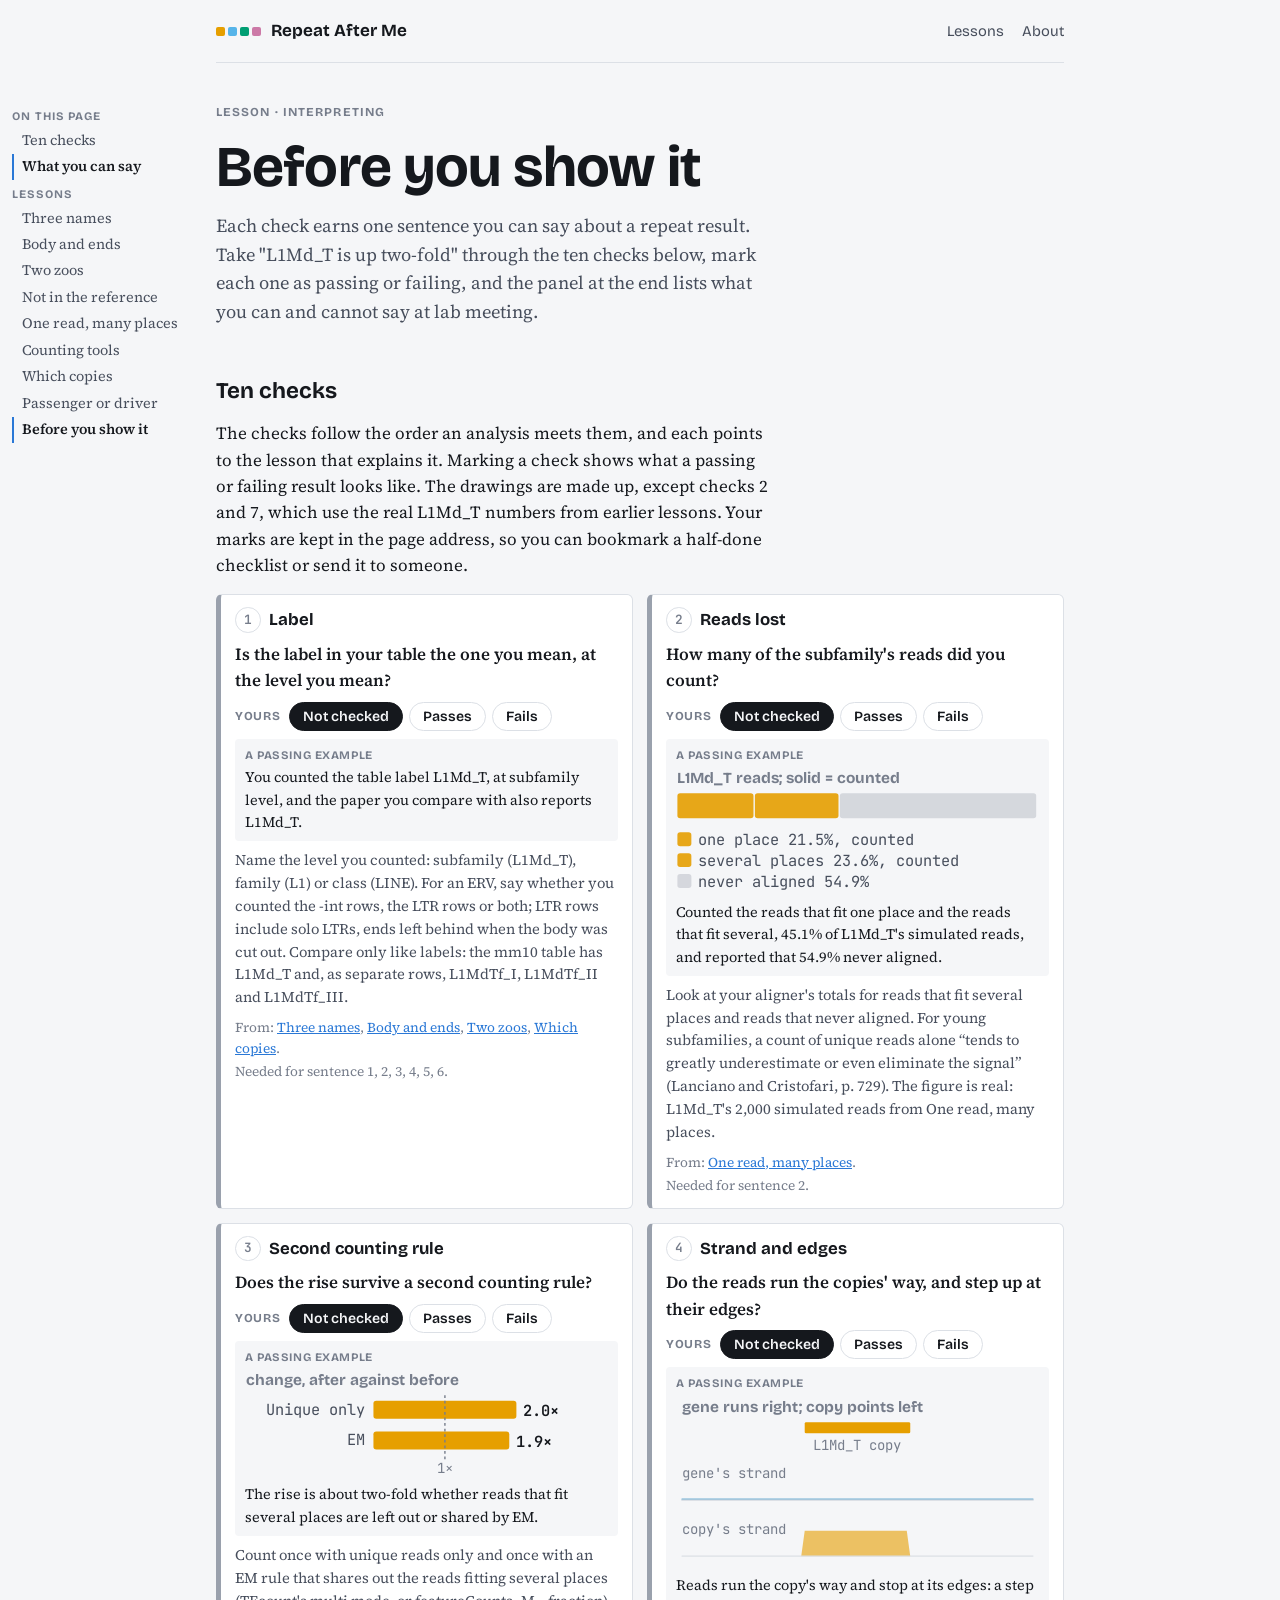
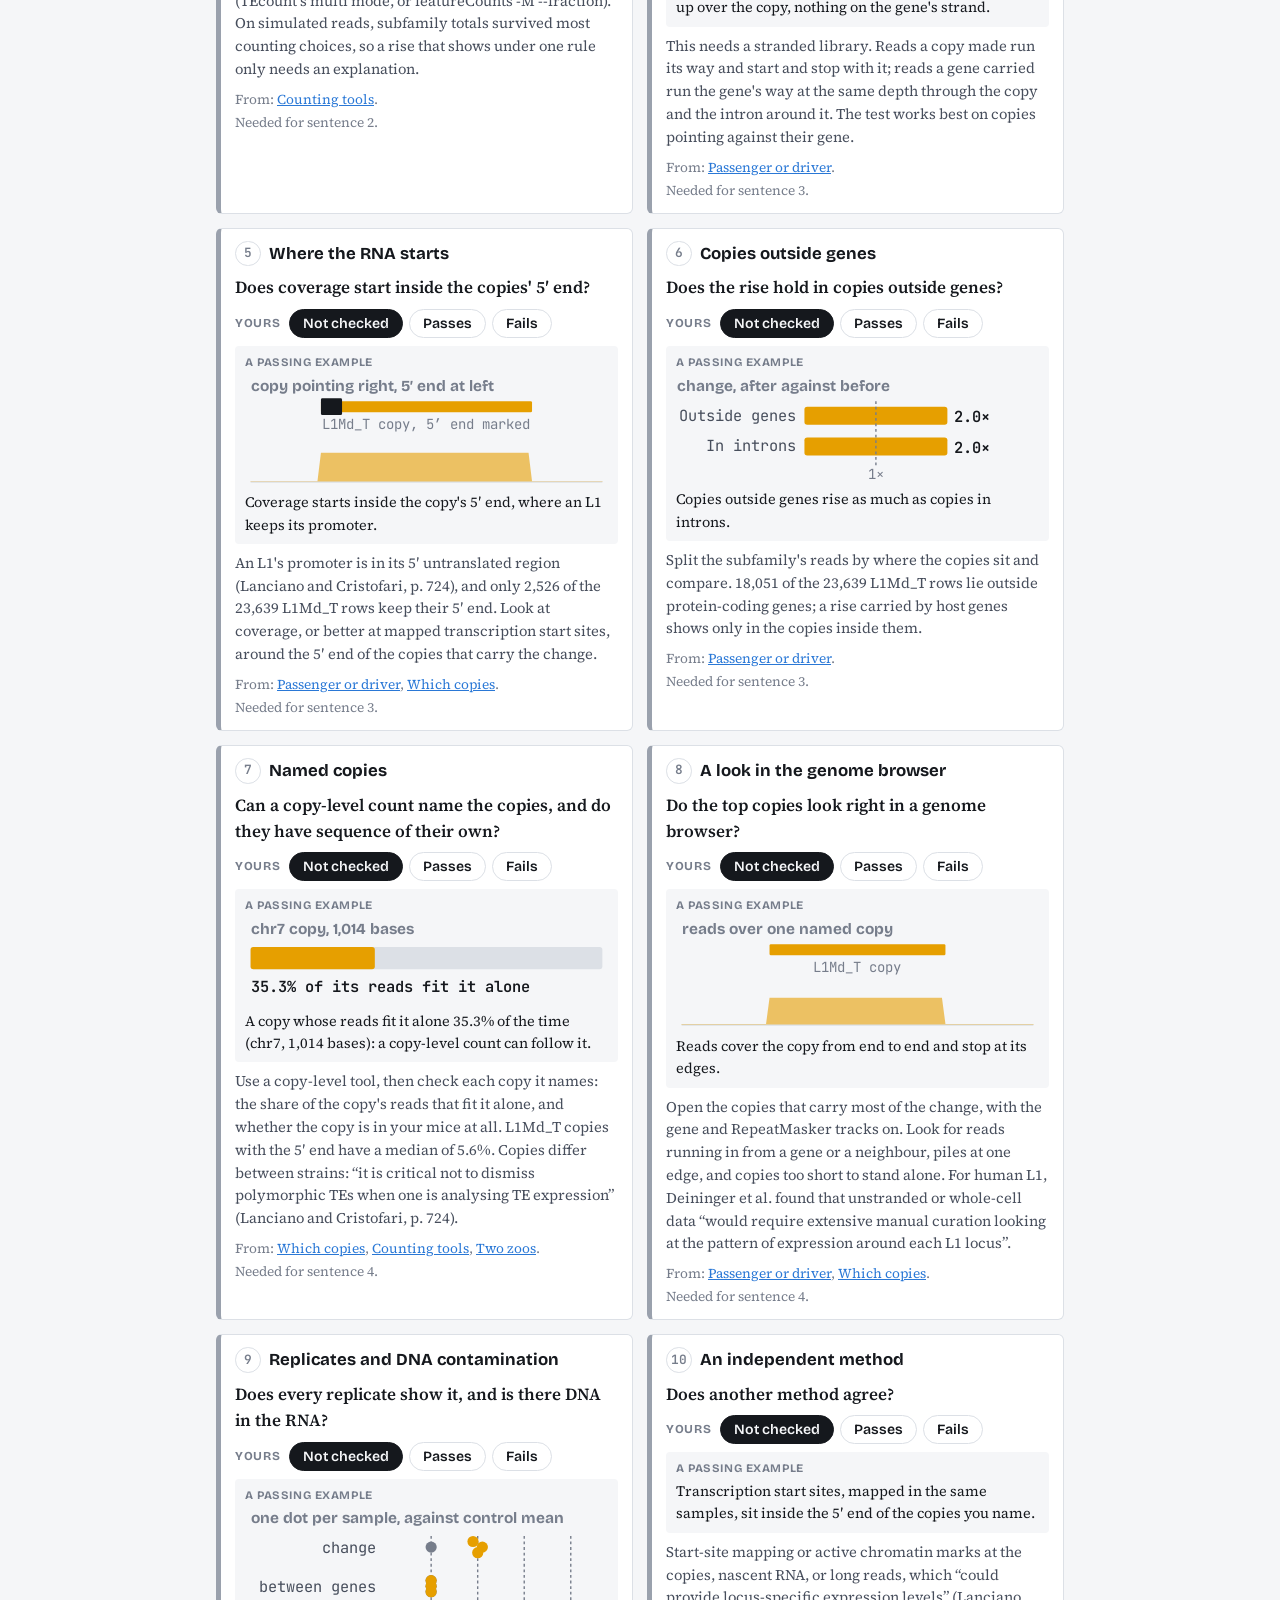
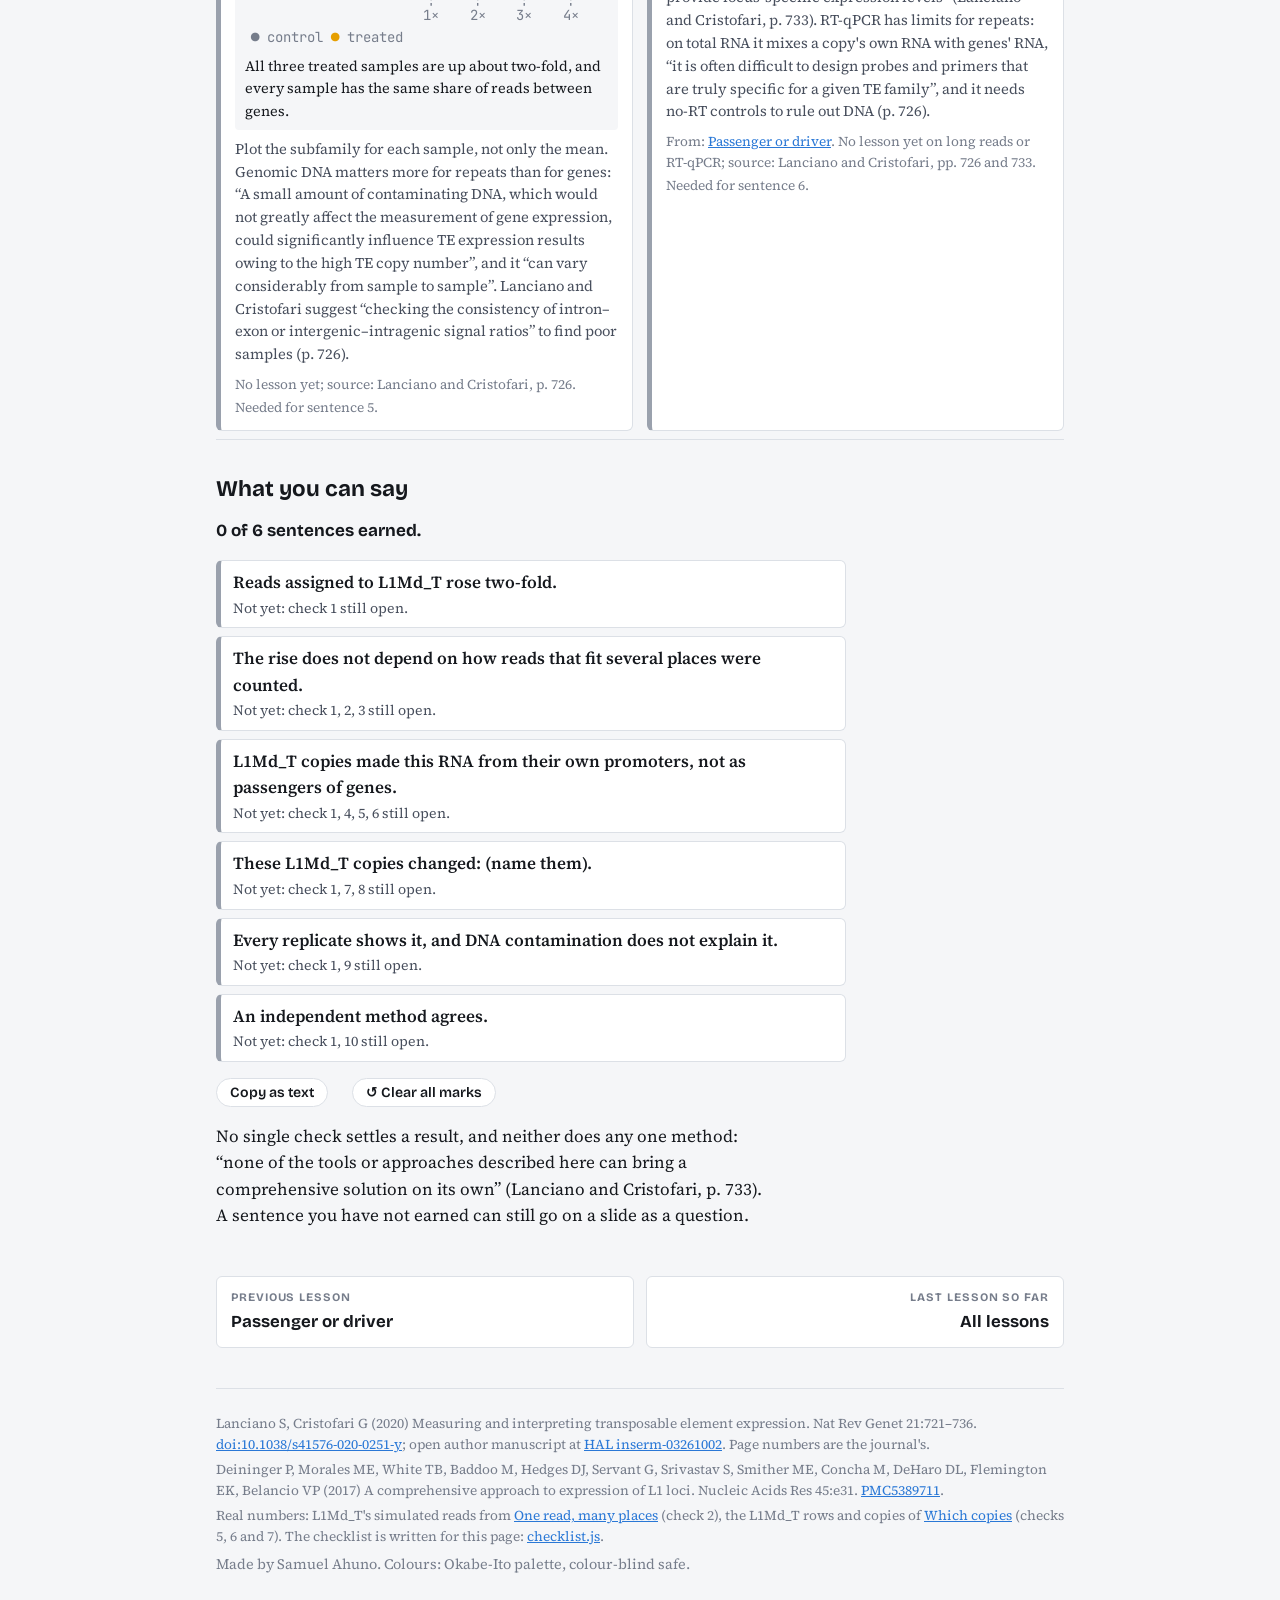
==== commit 2d73068e: "Add lesson: Not in the reference (question 7) Strain copies against the C57BL/6J reference: per-stra" ====
--- a/checklist.html
+++ b/checklist.html
@@ -13,7 +13,7 @@
 <link rel="stylesheet" href="assets/multimap.css?v=a5e22a4e">
 <link rel="stylesheet" href="assets/checklist.css?v=03a842c7">
 <script src="assets/checklist.js?v=c6158c9e" defer></script>
-<script src="assets/lessonnav.js?v=1ed8b412" defer></script>
+<script src="assets/lessonnav.js?v=75ddf936" defer></script>
 </head>
 <body>
 <div class="wrap">
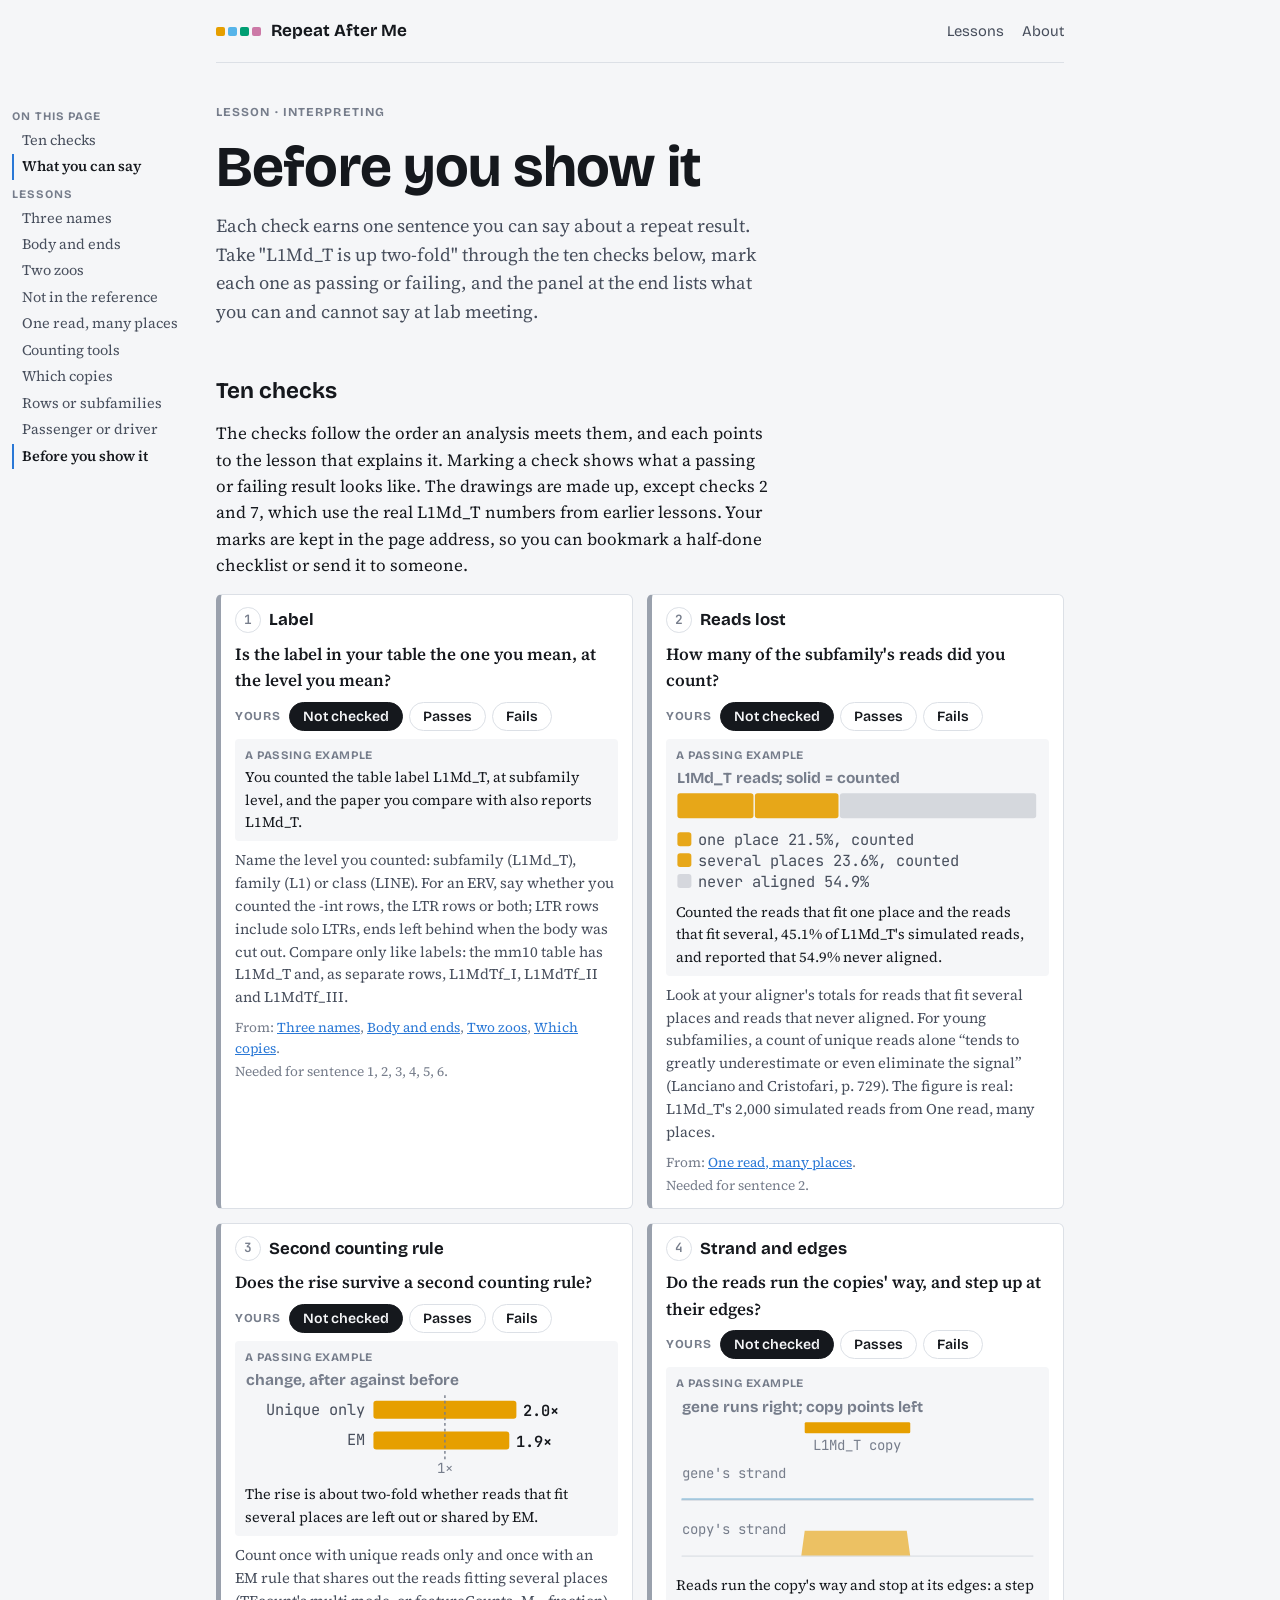
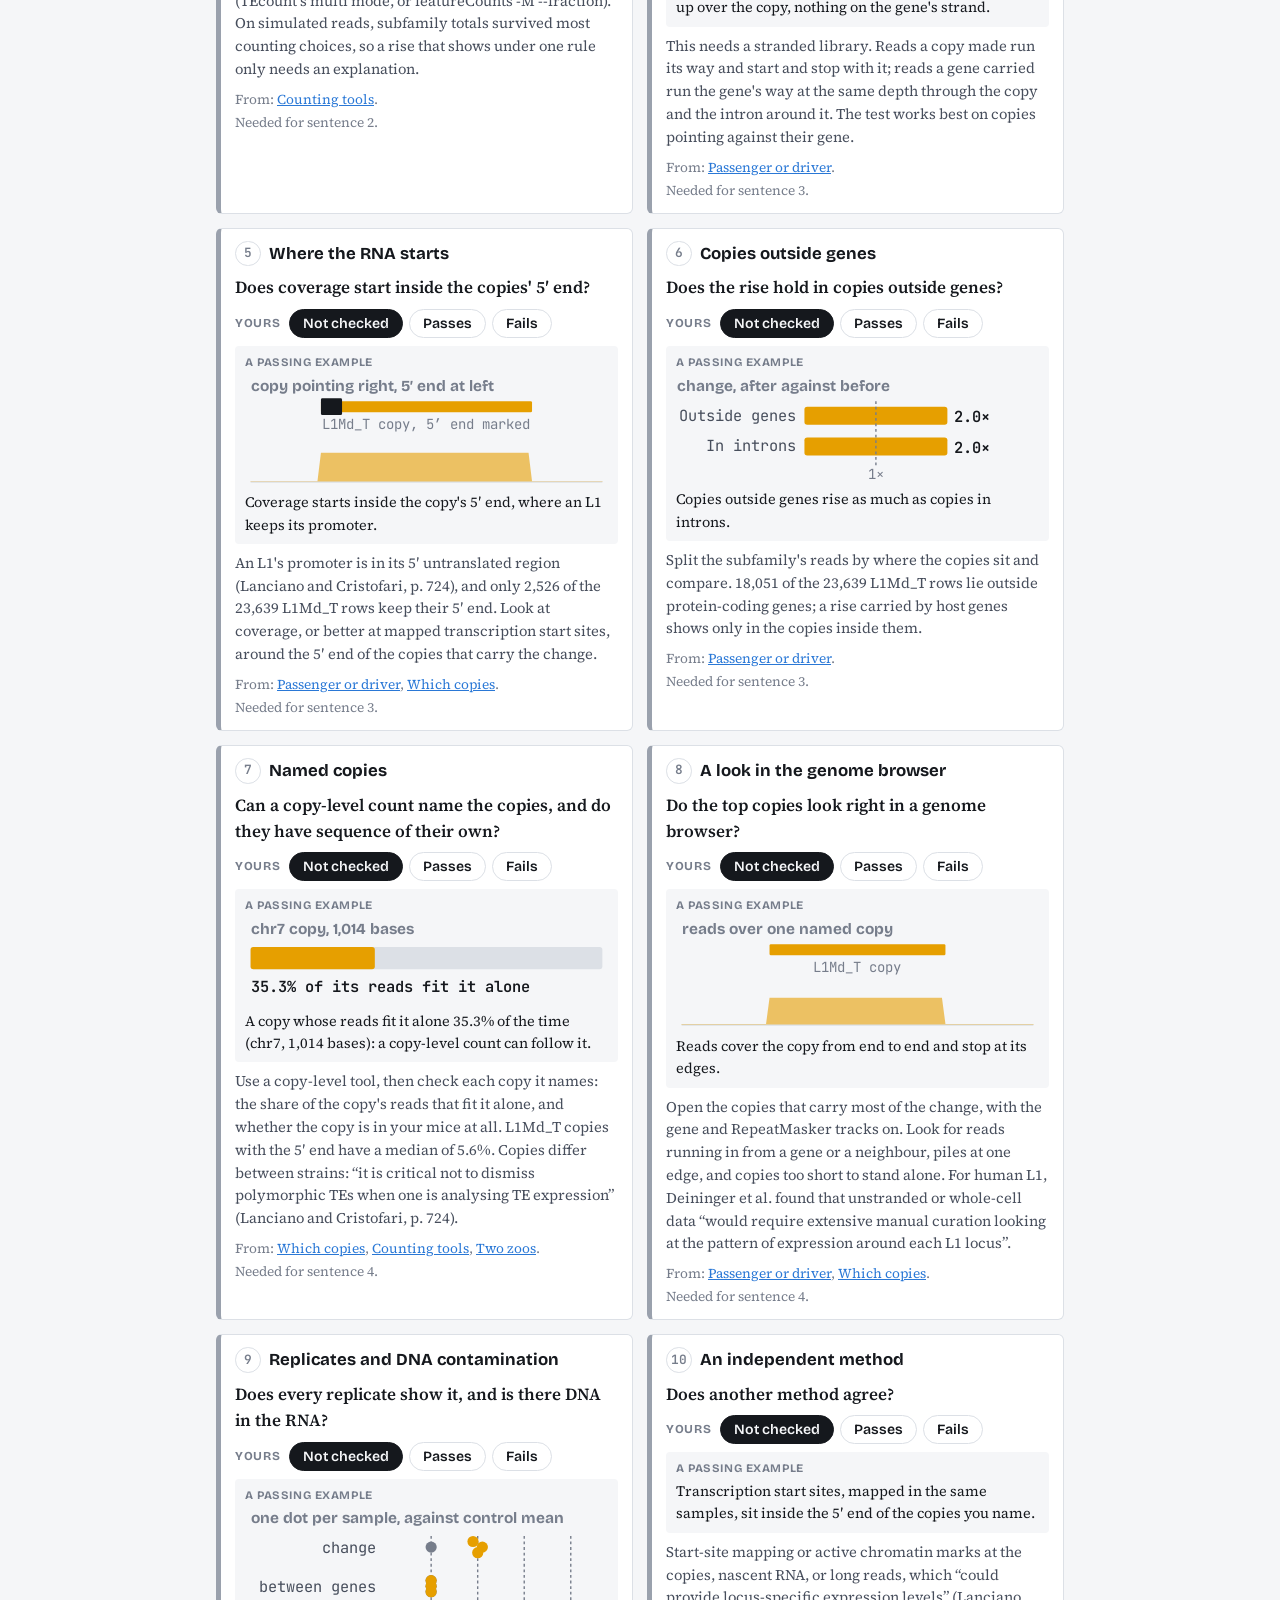
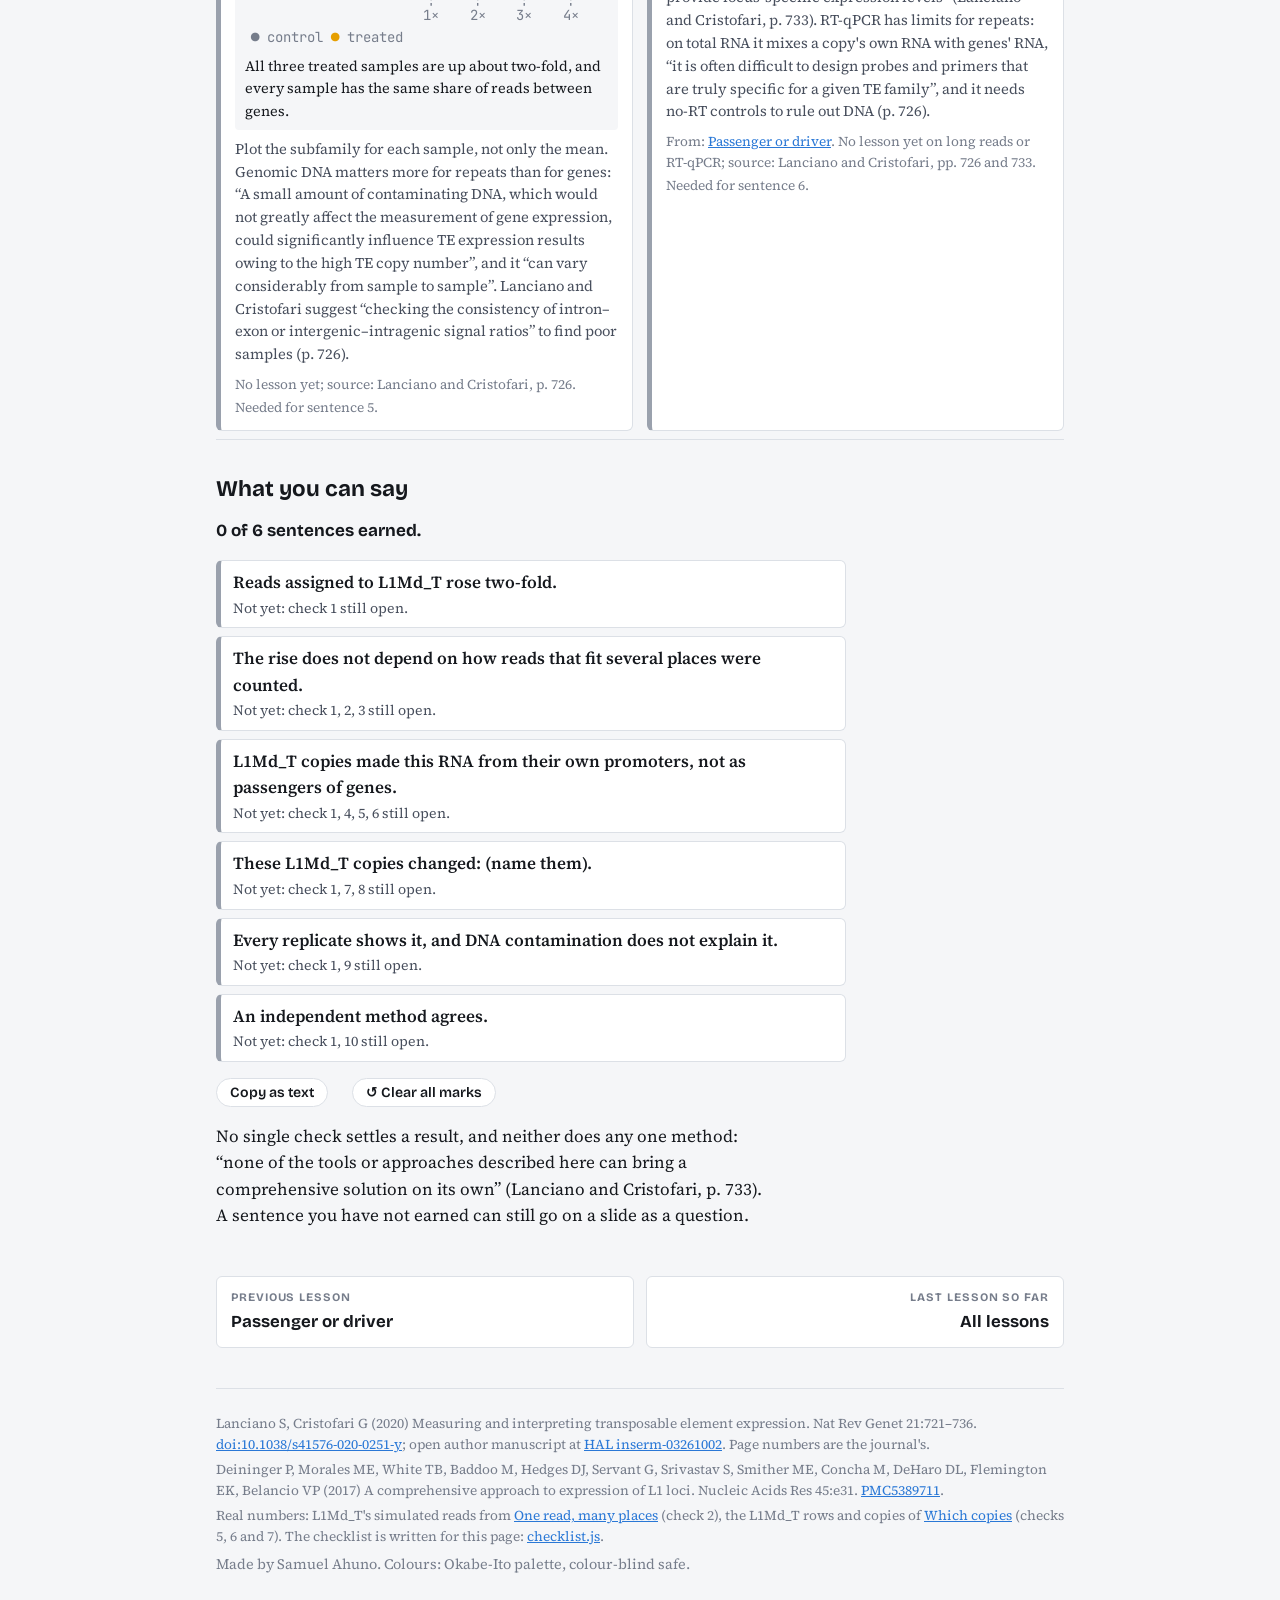
==== commit fd064441: "Add lesson: Rows or subfamilies (question 8) How rows of the mm10 RepeatMasker table group into inse" ====
--- a/checklist.html
+++ b/checklist.html
@@ -13,7 +13,7 @@
 <link rel="stylesheet" href="assets/multimap.css?v=a5e22a4e">
 <link rel="stylesheet" href="assets/checklist.css?v=03a842c7">
 <script src="assets/checklist.js?v=c6158c9e" defer></script>
-<script src="assets/lessonnav.js?v=75ddf936" defer></script>
+<script src="assets/lessonnav.js?v=8ba96ea2" defer></script>
 </head>
 <body>
 <div class="wrap">
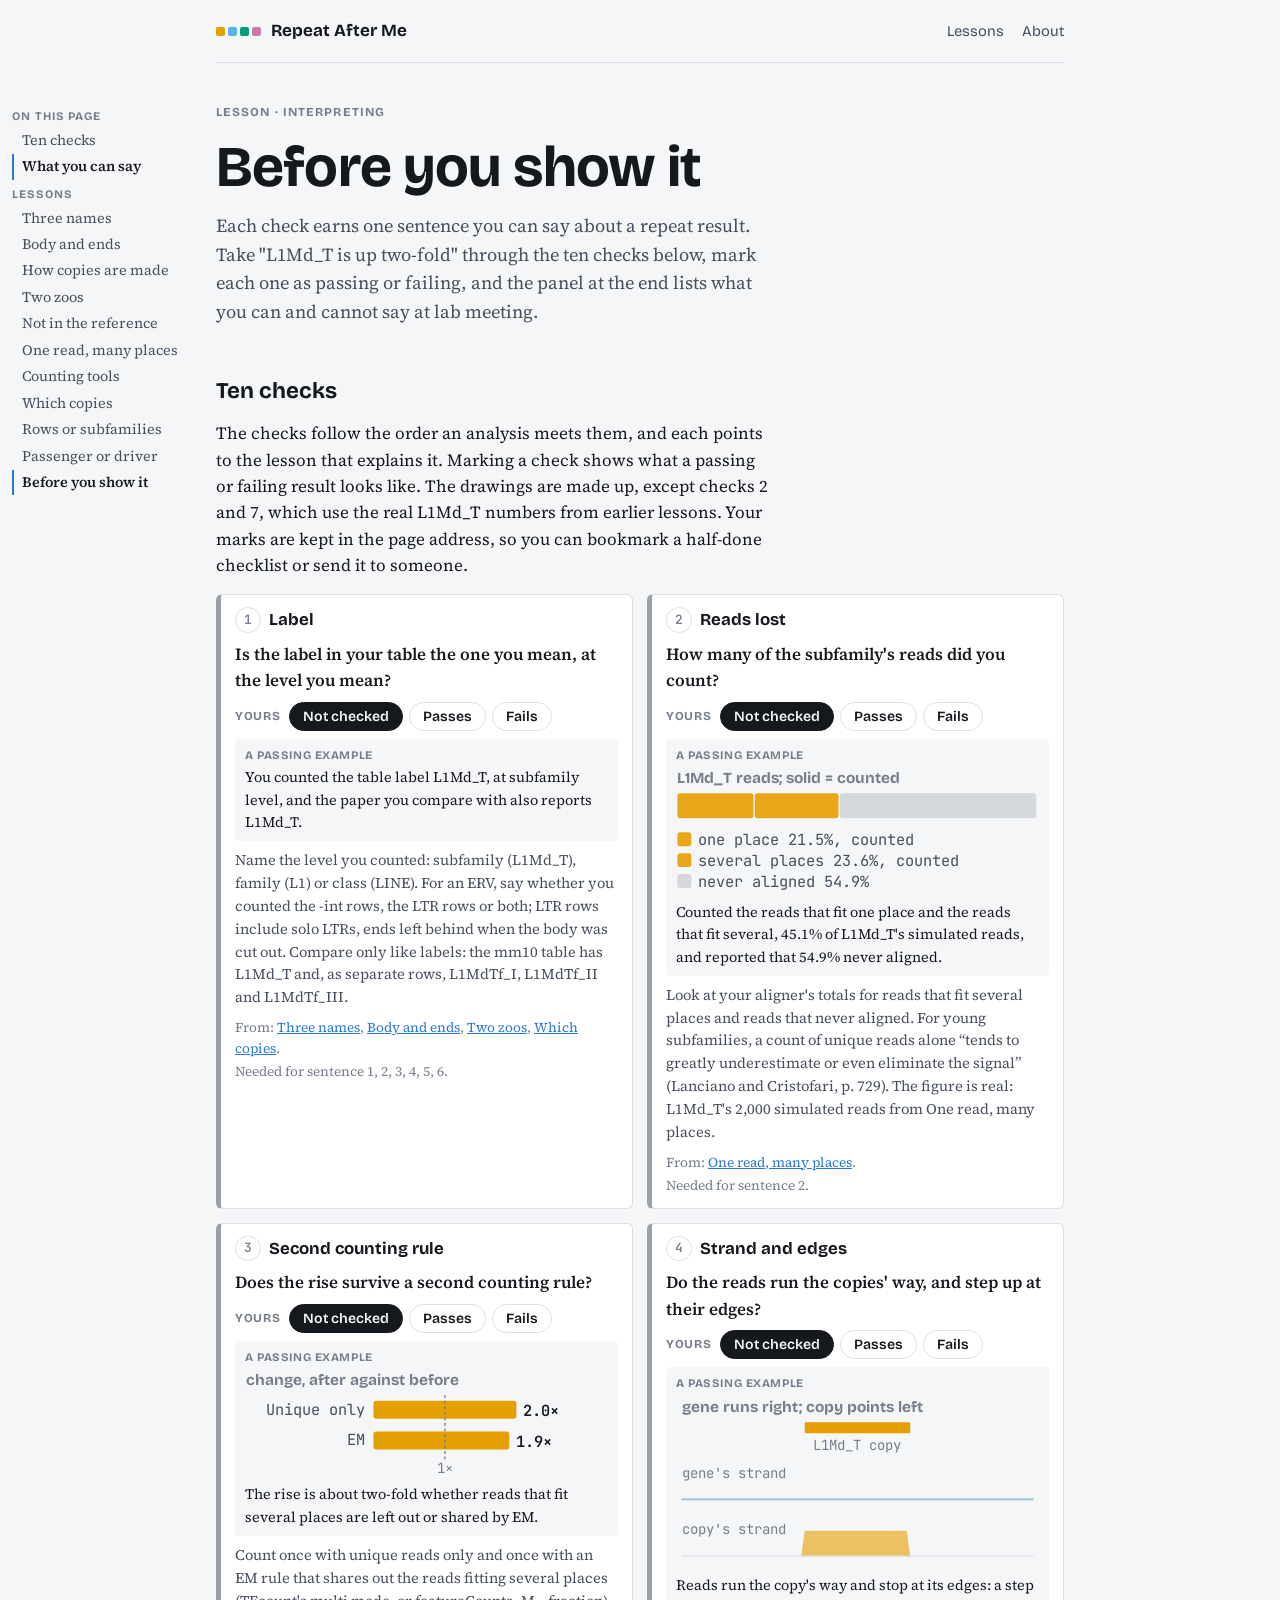
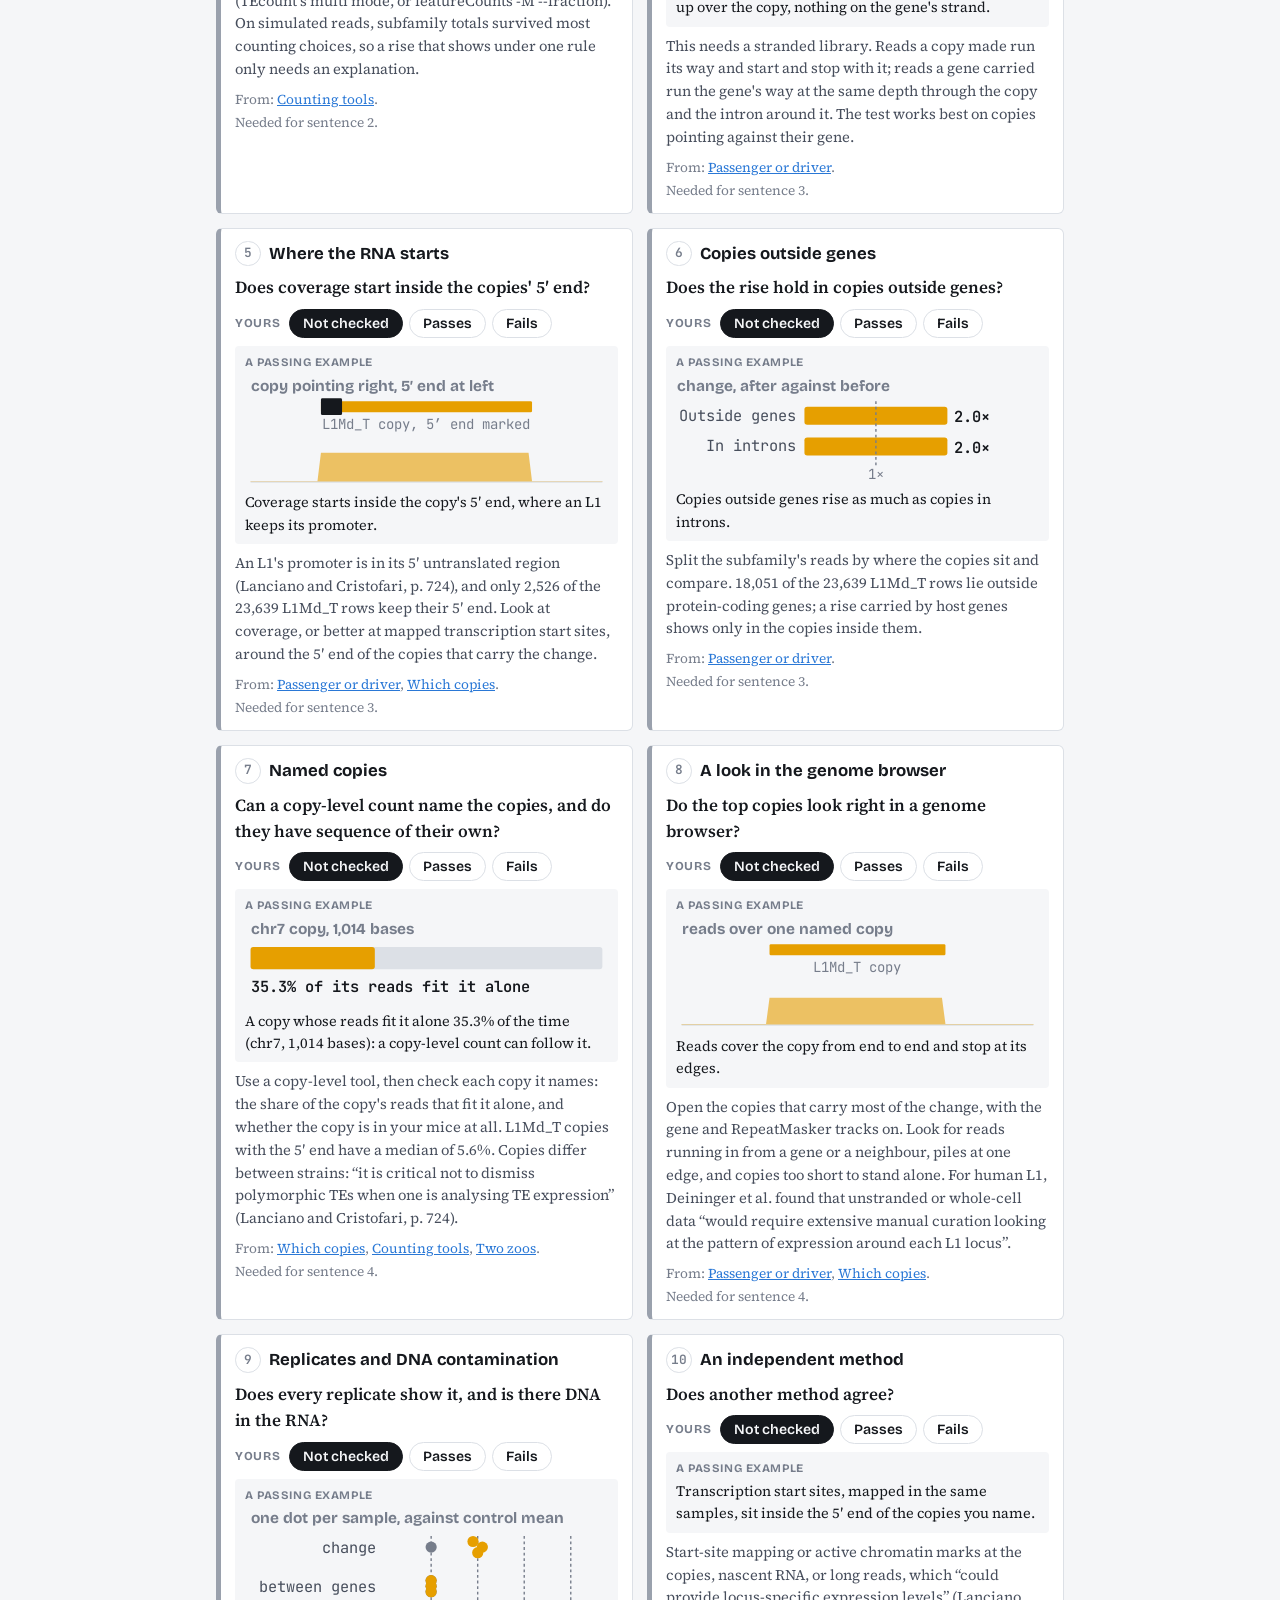
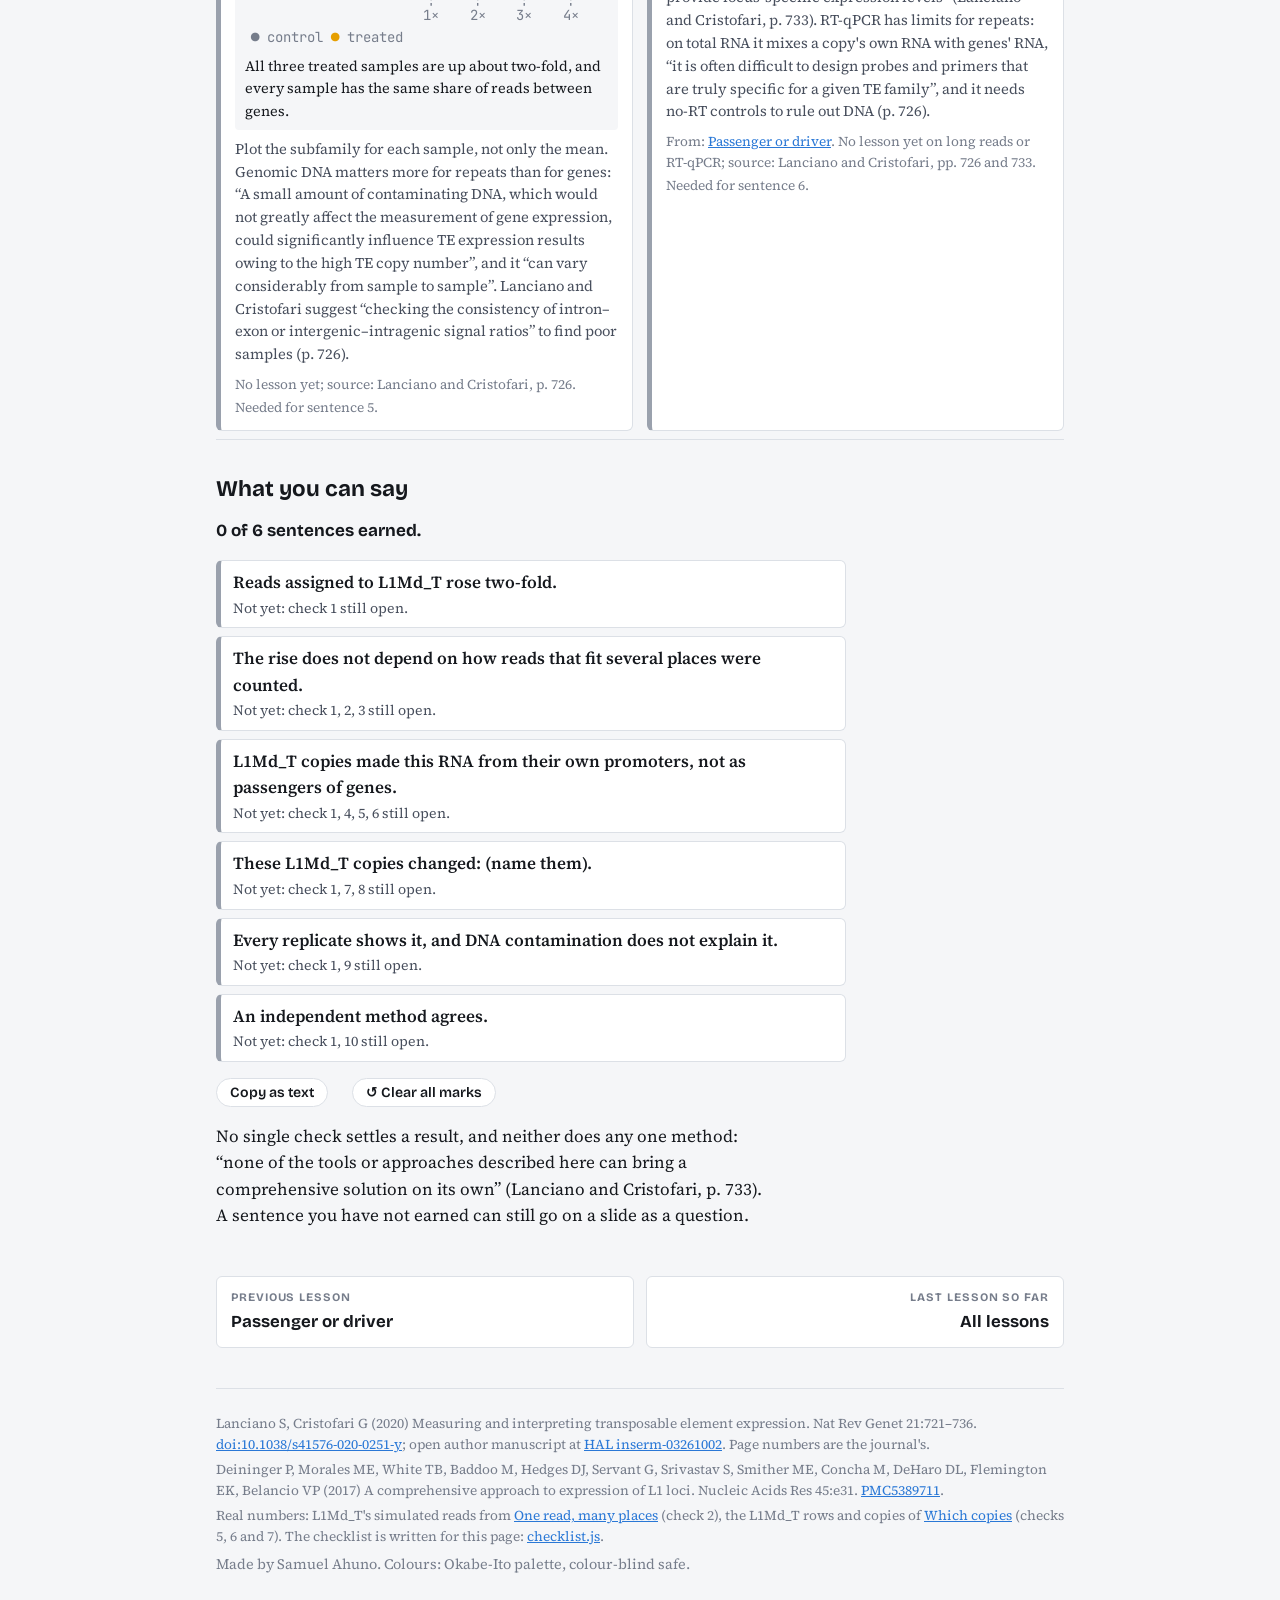
==== commit d9f482da: "Add lesson: How copies are made (question 3) How each transposon class makes a new copy, with source" ====
--- a/checklist.html
+++ b/checklist.html
@@ -13,7 +13,7 @@
 <link rel="stylesheet" href="assets/multimap.css?v=a5e22a4e">
 <link rel="stylesheet" href="assets/checklist.css?v=03a842c7">
 <script src="assets/checklist.js?v=c6158c9e" defer></script>
-<script src="assets/lessonnav.js?v=8ba96ea2" defer></script>
+<script src="assets/lessonnav.js?v=25fd9dc2" defer></script>
 </head>
 <body>
 <div class="wrap">
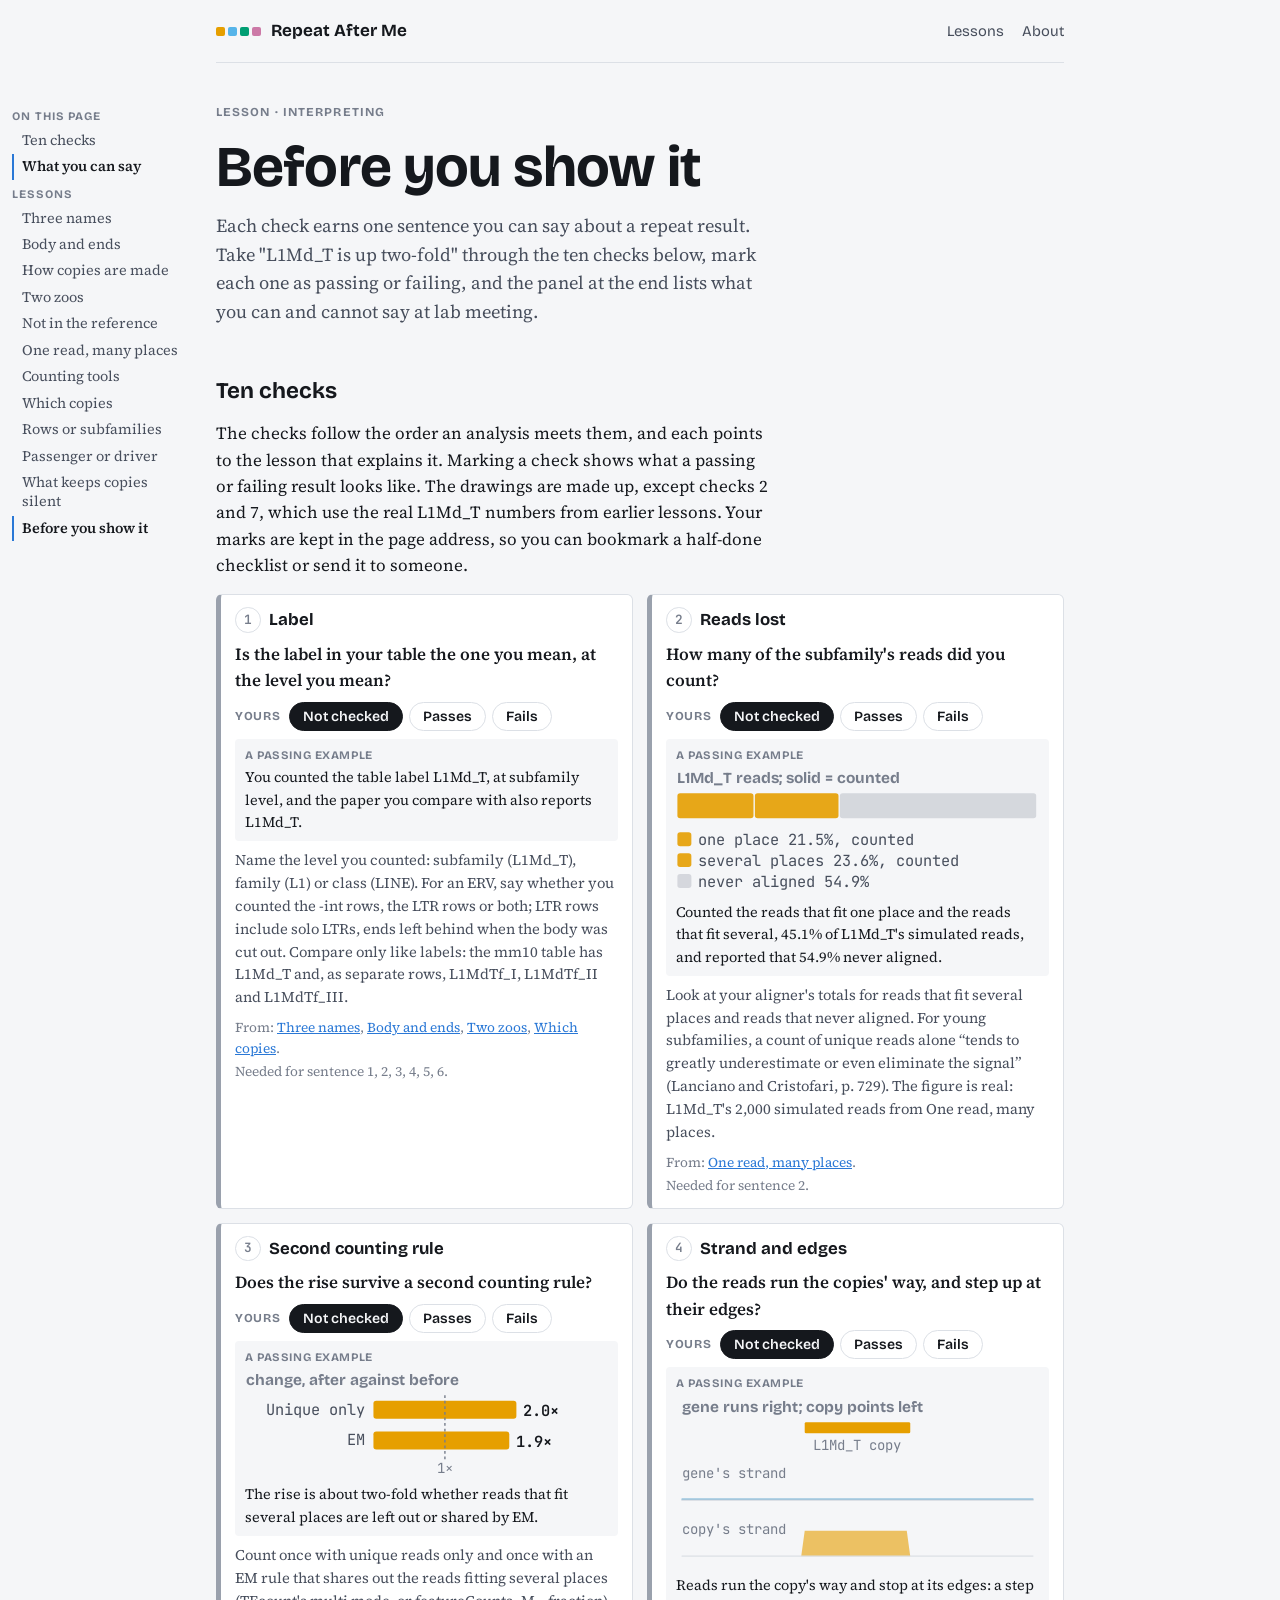
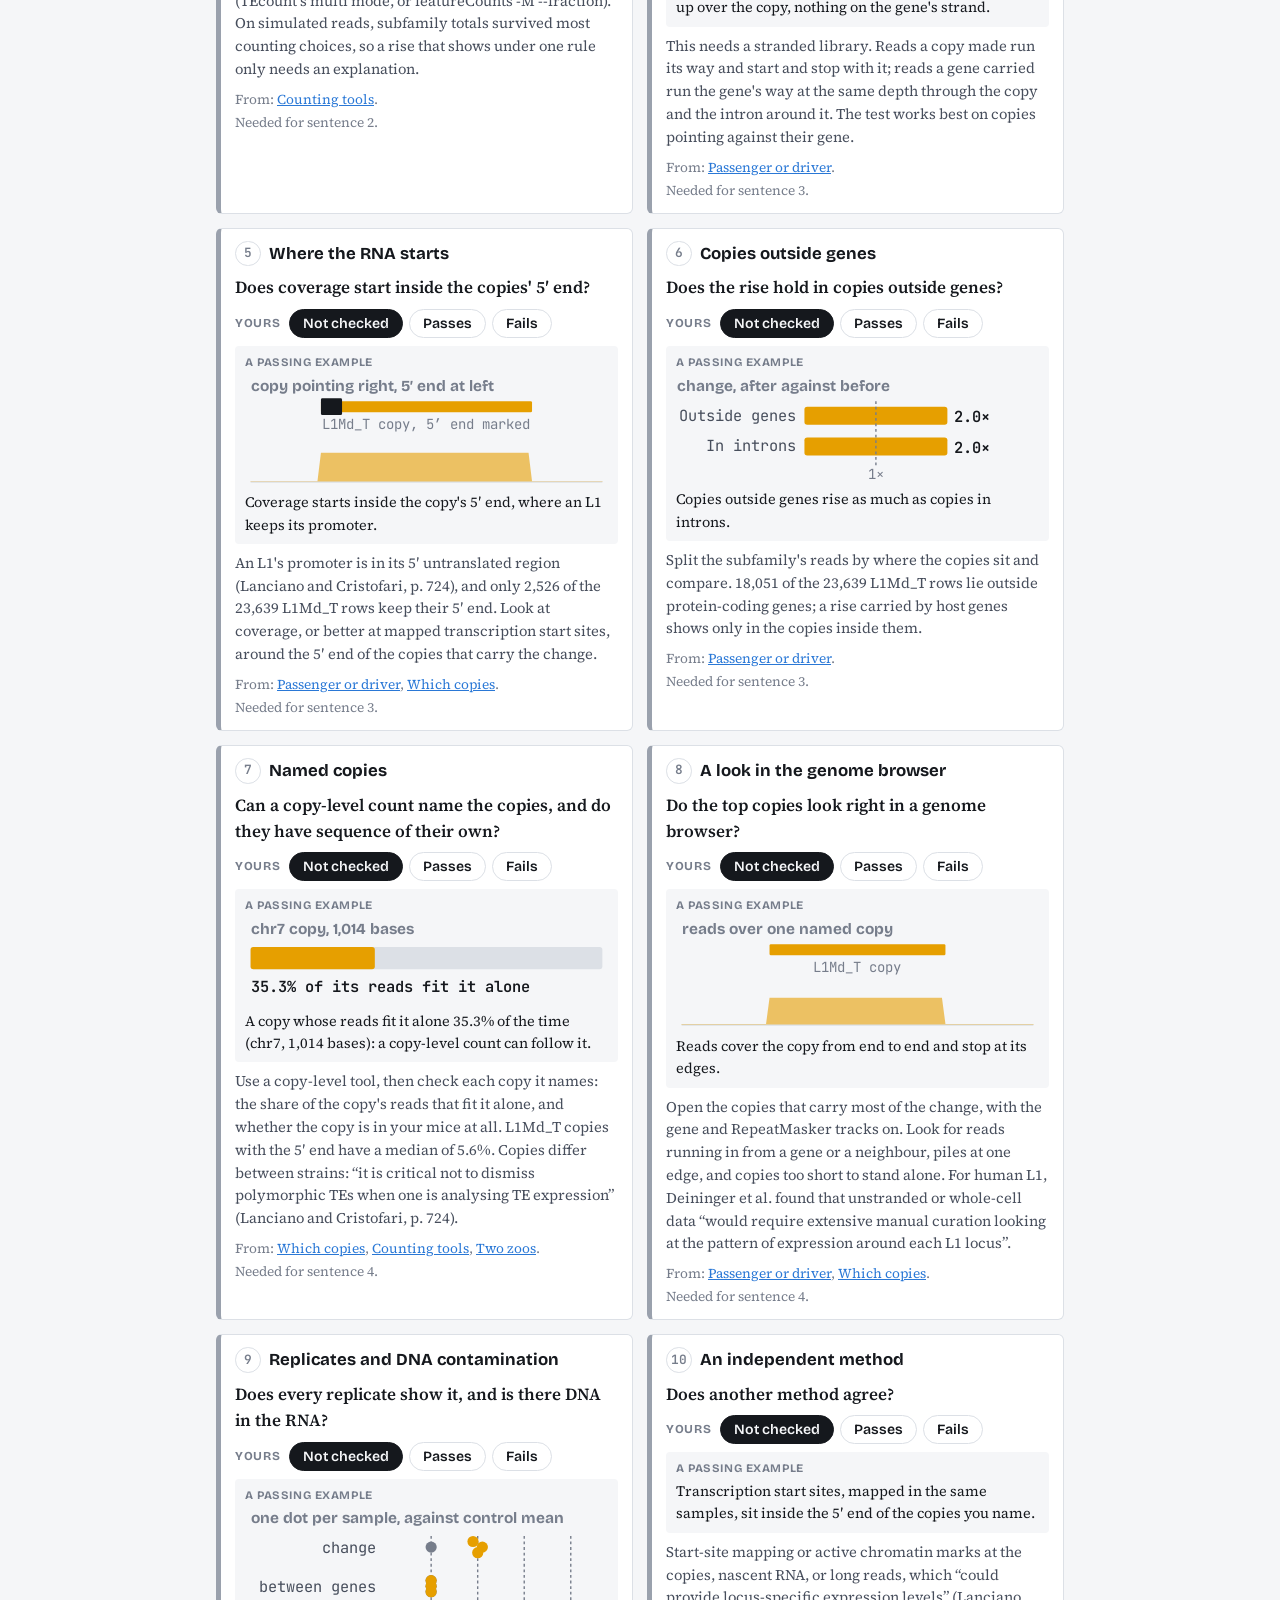
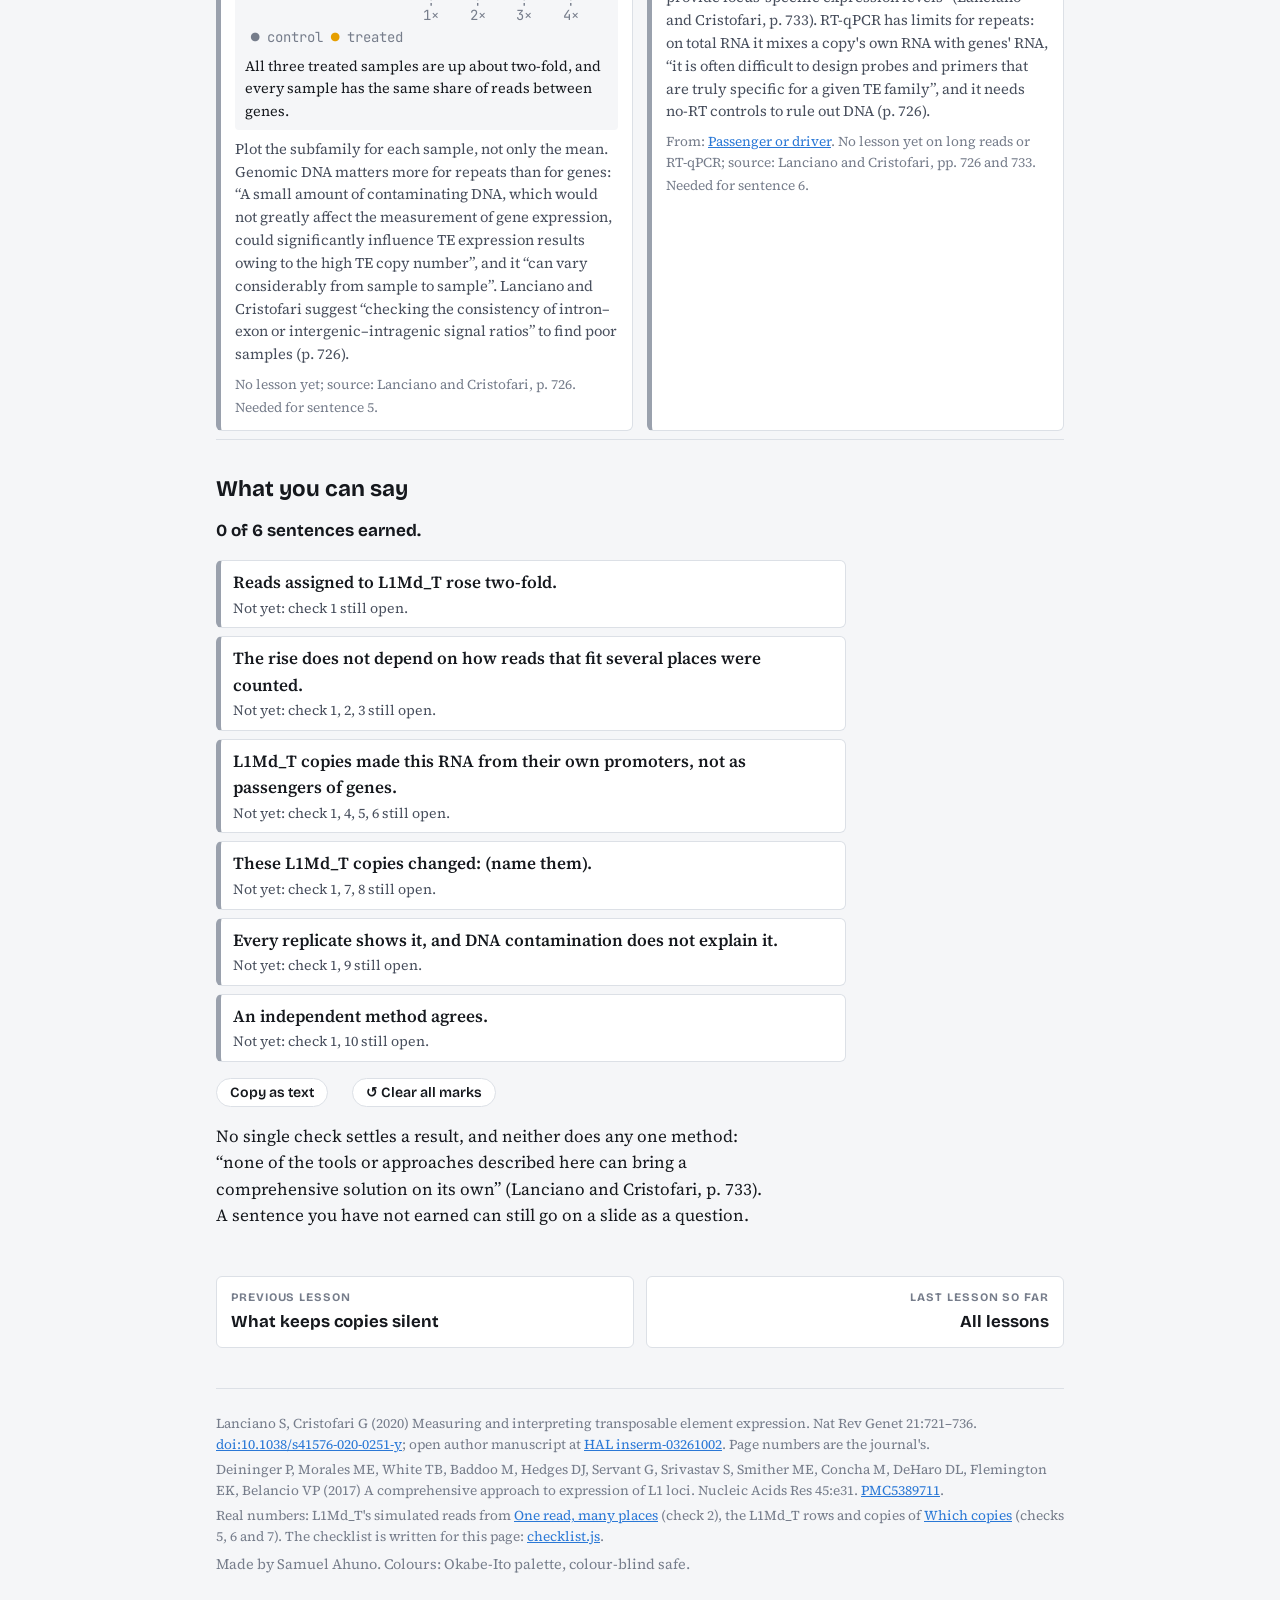
==== commit 2bd68186: "Add lesson: What keeps copies silent (question 16) The silencing layers in mouse cells (KRAB zinc fi" ====
--- a/checklist.html
+++ b/checklist.html
@@ -13,7 +13,7 @@
 <link rel="stylesheet" href="assets/multimap.css?v=a5e22a4e">
 <link rel="stylesheet" href="assets/checklist.css?v=03a842c7">
 <script src="assets/checklist.js?v=c6158c9e" defer></script>
-<script src="assets/lessonnav.js?v=25fd9dc2" defer></script>
+<script src="assets/lessonnav.js?v=9f5b4a0c" defer></script>
 </head>
 <body>
 <div class="wrap">
